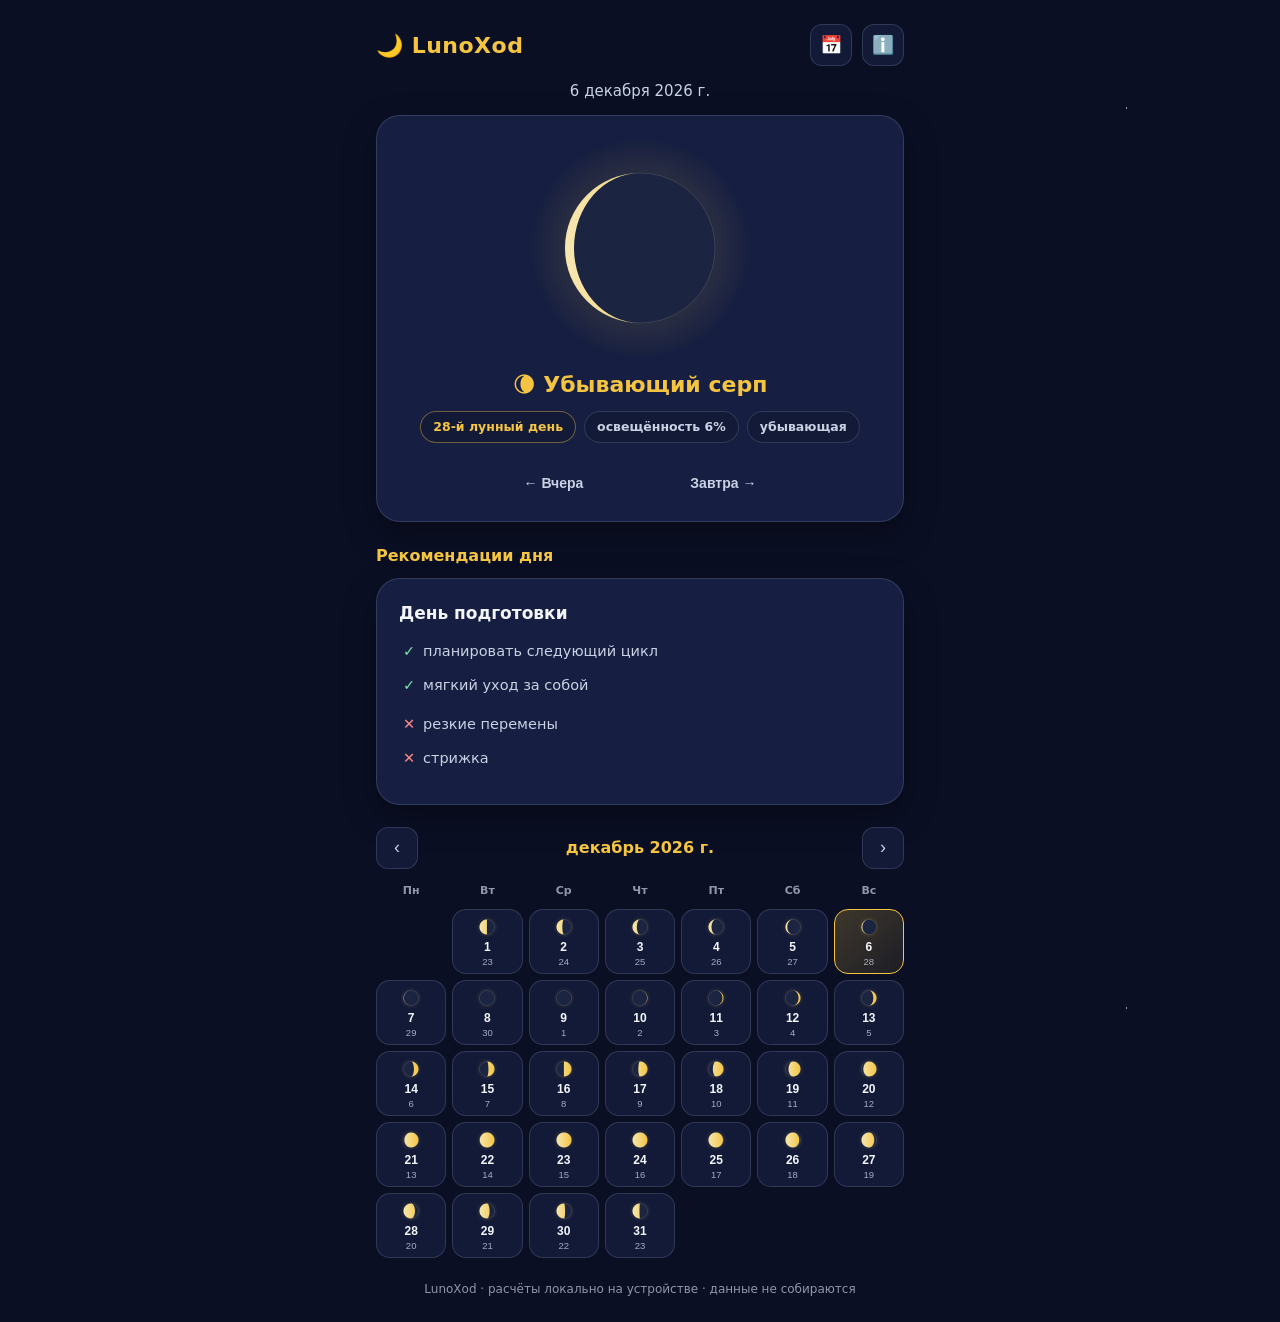
==== lunoxod/index.html @ 0be6a4fb "feat: LunoXod web MVP - Meeus lunar math, phase canvas, month calendar, recommendations, offline PWA" ====
<!doctype html>
<html lang="ru">
<head>
<meta charset="utf-8">
<meta name="viewport" content="width=device-width, initial-scale=1, viewport-fit=cover">
<title>LunoXod — лунный календарь</title>
<meta name="description" content="Лунный календарь LunoXod: фазы Луны, лунные дни, рекомендации и месячный календарь. Офлайн, без сбора данных.">
<meta name="theme-color" content="#0A0F24">
<link rel="manifest" href="./manifest.json">
<link rel="icon" href="./icon.svg" type="image/svg+xml">
<style>
:root{--navy:#0A0F24;--deep:#121A38;--card:#161F42;--gold:#F5C542;--silver:#C9D1E3;--white:#F4F6FB;--line:rgba(201,209,227,.16);--r:24px}
*{box-sizing:border-box;margin:0;padding:0}
html,body{height:100%}
body{background:var(--navy);color:var(--white);font:16px/1.5 "Segoe UI",system-ui,sans-serif;-webkit-font-smoothing:antialiased;
background-image:radial-gradient(1px 1px at 12% 18%,rgba(244,246,251,.7) 50%,transparent 51%),radial-gradient(1px 1px at 32% 64%,rgba(244,246,251,.5) 50%,transparent 51%),radial-gradient(1.5px 1.5px at 58% 28%,rgba(244,246,251,.65) 50%,transparent 51%),radial-gradient(1px 1px at 76% 72%,rgba(244,246,251,.45) 50%,transparent 51%),radial-gradient(1.5px 1.5px at 88% 12%,rgba(244,246,251,.6) 50%,transparent 51%),radial-gradient(1px 1px at 44% 88%,rgba(244,246,251,.4) 50%,transparent 51%)}
.wrap{max-width:560px;margin:0 auto;padding:16px 16px calc(24px + env(safe-area-inset-bottom))}
header{display:flex;align-items:center;gap:10px;padding:8px 0 14px}
header .logo{font-size:22px;font-weight:800;color:var(--gold);letter-spacing:.5px}
header .sp{flex:1}
.icon-btn{width:42px;height:42px;border-radius:12px;border:1px solid var(--line);background:var(--deep);color:var(--silver);font-size:18px;cursor:pointer;transition:transform .15s,border-color .15s}
.icon-btn:hover{transform:translateY(-1px);border-color:var(--gold)}
.date{text-align:center;color:var(--silver);font-size:15px;margin-bottom:12px}
.card{background:var(--card);border:1px solid var(--line);border-radius:var(--r);padding:22px;box-shadow:0 12px 32px rgba(0,0,0,.35)}
.moon-box{display:flex;flex-direction:column;align-items:center;gap:10px}
#moon{width:220px;height:220px}
.phase{font-size:22px;font-weight:800;color:var(--gold);text-align:center}
.chips{display:flex;gap:8px;flex-wrap:wrap;justify-content:center}
.chip{padding:6px 12px;border-radius:999px;background:var(--deep);border:1px solid var(--line);color:var(--silver);font-size:12.5px;font-weight:700}
.chip.gold{color:var(--gold);border-color:rgba(245,197,66,.4)}
.nav{display:flex;justify-content:space-between;align-items:center;margin-top:14px}
.nav button{background:none;border:none;color:var(--silver);font-size:14px;font-weight:700;cursor:pointer;padding:8px}
.nav button.today{color:var(--gold)}
.nav button:hover{color:var(--gold)}
h2{font-size:16px;color:var(--gold);margin:22px 0 10px;font-weight:800}
.rec .t{font-weight:800;font-size:17px;margin-bottom:8px}
.rec ul{list-style:none;margin:6px 0}
.rec li{padding:6px 0 6px 24px;position:relative;color:var(--silver);font-size:14.5px}
.rec li.do::before{content:"✓";position:absolute;left:4px;color:#7EE2A8}
.rec li.avoid::before{content:"✕";position:absolute;left:4px;color:#FF8A8A}
.cal-head{display:flex;justify-content:space-between;align-items:center;margin:22px 0 10px}
.cal-head .m{font-weight:800;color:var(--gold);font-size:16px}
.cal{display:grid;grid-template-columns:repeat(7,1fr);gap:6px}
.cal .wd{text-align:center;color:var(--silver);font-size:11px;font-weight:700;padding:4px 0;opacity:.7}
.cal button{background:var(--deep);border:1px solid var(--line);border-radius:14px;padding:6px 2px;display:flex;flex-direction:column;align-items:center;gap:2px;cursor:pointer;color:var(--white);transition:border-color .15s,transform .15s}
.cal button:hover{border-color:var(--gold);transform:translateY(-1px)}
.cal button .d{font-size:12px;font-weight:700}
.cal button .l{font-size:9.5px;color:var(--silver);opacity:.8}
.cal button.today{border-color:var(--gold)}
.cal button.sel{background:linear-gradient(135deg,rgba(245,197,66,.22),rgba(245,197,66,.08));border-color:var(--gold)}
.cal button.empty{background:none;border:none;cursor:default}
footer{margin-top:22px;text-align:center;color:var(--silver);font-size:12px;opacity:.7}
dialog{background:var(--card);color:var(--white);border:1px solid var(--line);border-radius:var(--r);max-width:520px;width:calc(100% - 32px);padding:22px}
dialog::backdrop{background:rgba(4,8,20,.7);backdrop-filter:blur(6px)}
dialog h3{color:var(--gold);margin-bottom:10px}
dialog p{color:var(--silver);font-size:14px;margin:8px 0}
dialog .close{margin-top:14px;width:100%;padding:12px;border-radius:14px;border:none;background:linear-gradient(135deg,#F5C542,#E8A23D);color:#1D1B26;font-weight:800;font-size:15px;cursor:pointer}
@media (prefers-reduced-motion:reduce){*{transition:none!important}}
</style>
</head>
<body>
<div class="wrap">
<header><span class="logo">🌙 LunoXod</span><span class="sp"></span><button class="icon-btn" id="calBtn" aria-label="Календарь">📅</button><button class="icon-btn" id="aboutBtn" aria-label="О приложении">ℹ️</button></header>
<div class="date" id="dateLabel"></div>
<div class="card moon-box">
<canvas id="moon" width="440" height="440"></canvas>
<div class="phase" id="phaseLabel"></div>
<div class="chips"><span class="chip gold" id="dayChip"></span><span class="chip" id="illumChip"></span><span class="chip" id="waxChip"></span></div>
<div class="nav"><button id="prev">← Вчера</button><button id="today" class="today">• Сегодня •</button><button id="next">Завтра →</button></div>
</div>
<h2>Рекомендации дня</h2>
<div class="card rec" id="rec"></div>
<div class="cal-head" id="calHead"><button class="icon-btn" id="mPrev" aria-label="Предыдущий месяц">‹</button><span class="m" id="mLabel"></span><button class="icon-btn" id="mNext" aria-label="Следующий месяц">›</button></div>
<div class="cal" id="cal"></div>
<footer>LunoXod · расчёты локально на устройстве · данные не собираются</footer>
</div>
<dialog id="about"><h3>О приложении LunoXod</h3>
<p>Лунный календарь: фазы Луны, лунные дни и рекомендации. Все расчёты выполняются локально на вашем устройстве по астрономическим формулам (Meeus).</p>
<p>Приложение не собирает, не хранит и не передаёт персональные данные. Интернет не требуется для основной функциональности. Сторонние аналитики и рекламные сети не используются.</p>
<p>Настройки хранятся локально и удаляются вместе с приложением. Контакты: skrypnik.vova@gmail.com</p>
<button class="close" id="aboutClose">Понятно</button></dialog>
<script>
'use strict';
const SYN = 29.530588861, D2R = Math.PI / 180;
const $ = id => document.getElementById(id);
function jd(d) { return d.getTime() / 86400000 + 2440587.5; }
function newMoonJD(k) {
  const T = k / 1236.85;
  let JDE = 2451550.09766 + 29.530588861 * k + 0.00015437 * T * T - 0.000000150 * T ** 3 + 0.00000000073 * T ** 4;
  const M = (2.5534 + 29.10535670 * k - 0.0000014 * T * T - 0.00000011 * T ** 3) * D2R;
  const Mp = (201.5643 + 385.81693528 * k + 0.0107582 * T * T + 0.00001238 * T ** 3 - 0.000000058 * T ** 4) * D2R;
  const F = (160.7108 + 390.66732586 * k - 0.0016118 * T * T - 0.00000227 * T ** 3 + 0.000000011 * T ** 4) * D2R;
  const O = (124.7746 - 1.56375588 * k + 0.0020672 * T * T + 0.00000215 * T ** 3) * D2R;
  const E = 1 - 0.002516 * T - 0.0000074 * T * T;
  const c = -0.40720 * Math.sin(Mp) + 0.17241 * E * Math.sin(M) + 0.01608 * Math.sin(2 * Mp) + 0.01039 * Math.sin(2 * F) + 0.00739 * E * Math.sin(Mp - M) - 0.00514 * E * Math.sin(Mp + M) + 0.00208 * E * E * Math.sin(2 * M) - 0.00111 * Math.sin(Mp - 2 * F) - 0.00057 * Math.sin(Mp + 2 * F) + 0.00056 * E * Math.sin(2 * Mp + M) - 0.00042 * Math.sin(3 * Mp) + 0.00042 * E * Math.sin(M + 2 * F) + 0.00038 * E * Math.sin(M - 2 * F) - 0.00024 * E * Math.sin(2 * Mp - M) - 0.00017 * Math.sin(O) - 0.00007 * Math.sin(Mp + 2 * M);
  const A = 0.000325 * Math.sin((299.77 + 0.107408 * k - 0.009173 * T * T) * D2R) + 0.000165 * Math.sin((251.88 + 0.016321 * k) * D2R) + 0.000164 * Math.sin((251.83 + 26.651886 * k) * D2R) + 0.000126 * Math.sin((349.42 + 36.412478 * k) * D2R) + 0.000110 * Math.sin((84.66 + 18.206239 * k) * D2R);
  return JDE + c + A;
}
function lunar(date) {
  const noon = new Date(date.getFullYear(), date.getMonth(), date.getDate(), 12, 0, 0);
  const j = jd(noon);
  let k = Math.floor((j - 2451550.09766) / SYN);
  let nm = newMoonJD(k);
  if (nm > j) { k -= 1; nm = newMoonJD(k); }
  const age = j - nm;
  const illum = (1 - Math.cos(2 * Math.PI * age / SYN)) / 2;
  const waxing = age < SYN / 2;
  const day = Math.floor(age) + 1;
  let phase;
  if (age < 1.0 || age > 28.5) phase = ['🌑', 'Новолуние'];
  else if (age < 6.38) phase = ['🌒', 'Растущий серп'];
  else if (age < 8.38) phase = ['🌓', 'Первая четверть'];
  else if (age < 13.77) phase = ['🌔', 'Растущая Луна'];
  else if (age < 15.77) phase = ['🌕', 'Полнолуние'];
  else if (age < 21.15) phase = ['🌖', 'Убывающая Луна'];
  else if (age < 23.15) phase = ['🌗', 'Последняя четверть'];
  else phase = ['🌘', 'Убывающий серп'];
  return { age, illum, waxing, day, phase };
}
function drawMoon(cv, L, R) {
  const ctx = cv.getContext('2d'), w = cv.width, h = cv.height, cx = w / 2, cy = h / 2;
  ctx.clearRect(0, 0, w, h);
  const g = ctx.createRadialGradient(cx, cy, R * .6, cx, cy, R * 1.5);
  g.addColorStop(0, 'rgba(245,197,66,.16)'); g.addColorStop(1, 'rgba(245,197,66,0)');
  ctx.fillStyle = g; ctx.fillRect(0, 0, w, h);
  ctx.beginPath(); ctx.arc(cx, cy, R, 0, 7); ctx.fillStyle = '#1b2440'; ctx.fill();
  ctx.strokeStyle = 'rgba(201,209,227,.25)'; ctx.lineWidth = 1; ctx.stroke();
  const c = Math.cos(2 * Math.PI * L.age / SYN);
  ctx.save(); ctx.translate(cx, cy); ctx.beginPath();
  if (L.waxing) { ctx.arc(0, 0, R, -Math.PI / 2, Math.PI / 2, false); ctx.ellipse(0, 0, R * Math.abs(c), R, 0, Math.PI / 2, -Math.PI / 2, c > 0); }
  else { ctx.arc(0, 0, R, -Math.PI / 2, Math.PI / 2, true); ctx.ellipse(0, 0, R * Math.abs(c), R, 0, Math.PI / 2, -Math.PI / 2, c <= 0); }
  ctx.closePath();
  const lg = ctx.createLinearGradient(-R, 0, R, 0); lg.addColorStop(0, '#f6e7b2'); lg.addColorStop(1, '#f5c542');
  ctx.fillStyle = lg; ctx.fill(); ctx.restore();
}
const REC = [
{t:'День планирования',d:['планировать месяц и цели','записывать намерения'],a:['начинать крупные дела','стричься']},
{t:'День активности',d:['начинать новое','физическая нагрузка'],a:['переедать','конфликтовать']},
{t:'День движения',d:['спорт и прогулки','действовать решительно'],a:['лениться','откладывать дела']},
{t:'День выбора',d:['взвешивать решения','партнёрские разговоры'],a:['спешить с выводами','азартные траты']},
{t:'День умеренности',d:['лёгкое питание','режим и баланс'],a:['переедание','тяжёлая пища']},
{t:'День дыхания',d:['прогулки на воздухе','дыхательные практики'],a:['душные помещения','пассивность']},
{t:'День слова',d:['общение и переговоры','учёба и чтение'],a:['пустые споры','резкие слова']},
{t:'День отдыха',d:['спокойный темп','очищение и порядок'],a:['перегрузки','стресс']},
{t:'День защиты',d:['осторожность в делах','проверка деталей'],a:['риск и авантюры','дальние поездки']},
{t:'День дома',d:['семья и уют','домашние дела'],a:['конфликты','суета']},
{t:'День энергии',d:['спорт и активность','смелые начинания'],a:['переутомление','переедание']},
{t:'День помощи',d:['милосердие и поддержка','добрые дела'],a:['эгоизм','жадность']},
{t:'День обновления',d:['обучение и новые идеи','омоложение и уход'],a:['застой','тяжёлая пища']},
{t:'День работы',d:['кропотливые задачи','наведение порядка'],a:['спешка','крупные риски']},
{t:'День полноты',d:['праздник и благодарность','умеренное застолье'],a:['переедание','тяжёлый труд']},
{t:'День тишины',d:['спокойствие и баланс','прогулки'],a:['суета','громкие споры']},
{t:'День творчества',d:['радость и вдохновение','творческие задачи'],a:['уныние','одиночество']},
{t:'День самоанализа',d:['рефлексия и дневник','честные выводы'],a:['самокритика в крайность','сплетни']},
{t:'День очищения',d:['уборка и расхламление','лёгкое питание'],a:['накопление хлама','тяжёлая еда']},
{t:'День завершения',d:['закрывать хвосты','доводить дела до конца'],a:['начинать новое','распыляться']},
{t:'День смелости',d:['стартовать проекты','проявлять инициативу'],a:['робость','пассивность']},
{t:'День знаний',d:['исследования и учёба','работа с информацией'],a:['поверхностность','спешка']},
{t:'День дисциплины',d:['режим и спорт','планирование'],a:['хаос','нарушение режима']},
{t:'День силы',d:['физический труд','выносливость'],a:['перегрузки без отдыха','лень']},
{t:'День интуиции',d:['сны и знаки','творческие озарения'],a:['игнорировать чувства','сухая логика везде']},
{t:'День экономии',d:['тишина и бережливость','восстановление сил'],a:['крупные траты','суета']},
{t:'День благодарности',d:['благодарить близких','подводить итоги'],a:['обиды','претензии']},
{t:'День подготовки',d:['планировать следующий цикл','мягкий уход за собой'],a:['резкие перемены','стрижка']},
{t:'День итога',d:['покой и завершение','прощение и отпускание'],a:['новые начинания','суета']},
{t:'День отпускания',d:['отдых и тишина','подготовка к новолунию'],a:['активные старты','перегрузки']}
];
let sel = new Date(); let view = new Date(sel.getFullYear(), sel.getMonth(), 1);
const FMT = new Intl.DateTimeFormat('ru-RU', { day: 'numeric', month: 'long', year: 'numeric' });
const MFMT = new Intl.DateTimeFormat('ru-RU', { month: 'long', year: 'numeric' });
function sameDay(a, b) { return a.getFullYear() === b.getFullYear() && a.getMonth() === b.getMonth() && a.getDate() === b.getDate(); }
function render() {
  const L = lunar(sel);
  $('dateLabel').textContent = FMT.format(sel);
  drawMoon($('moon'), L, 150);
  $('phaseLabel').textContent = L.phase[0] + ' ' + L.phase[1];
  $('dayChip').textContent = L.day + '-й лунный день';
  $('illumChip').textContent = 'освещённость ' + Math.round(L.illum * 100) + '%';
  $('waxChip').textContent = L.waxing ? 'растущая' : 'убывающая';
  $('today').style.visibility = sameDay(sel, new Date()) ? 'hidden' : 'visible';
  const r = REC[Math.min(L.day, 30) - 1];
  $('rec').innerHTML = '<div class="t">' + r.t + '</div><ul>' + r.d.map(x => '<li class="do">' + x + '</li>').join('') + '</ul><ul>' + r.a.map(x => '<li class="avoid">' + x + '</li>').join('') + '</ul>';
  renderCal();
}
function renderCal() {
  $('mLabel').textContent = MFMT.format(view);
  const cal = $('cal'); cal.innerHTML = '';
  ['Пн','Вт','Ср','Чт','Пт','Сб','Вс'].forEach(w => { const d = document.createElement('div'); d.className = 'wd'; d.textContent = w; cal.appendChild(d); });
  const first = new Date(view.getFullYear(), view.getMonth(), 1);
  const lead = (first.getDay() + 6) % 7;
  const days = new Date(view.getFullYear(), view.getMonth() + 1, 0).getDate();
  for (let i = 0; i < lead; i++) { const e = document.createElement('button'); e.className = 'empty'; e.disabled = true; cal.appendChild(e); }
  for (let d = 1; d <= days; d++) {
    const date = new Date(view.getFullYear(), view.getMonth(), d);
    const L = lunar(date);
    const b = document.createElement('button');
    if (sameDay(date, new Date())) b.classList.add('today');
    if (sameDay(date, sel)) b.classList.add('sel');
    const cv = document.createElement('canvas'); cv.width = 44; cv.height = 44; cv.style.width = '22px'; cv.style.height = '22px';
    drawMoon(cv, L, 15);
    const dn = document.createElement('span'); dn.className = 'd'; dn.textContent = d;
    const ln = document.createElement('span'); ln.className = 'l'; ln.textContent = L.day;
    b.append(cv, dn, ln);
    b.addEventListener('click', () => { sel = date; render(); });
    cal.appendChild(b);
  }
}
$('prev').addEventListener('click', () => { sel = new Date(sel.getFullYear(), sel.getMonth(), sel.getDate() - 1); view = new Date(sel.getFullYear(), sel.getMonth(), 1); render(); });
$('next').addEventListener('click', () => { sel = new Date(sel.getFullYear(), sel.getMonth(), sel.getDate() + 1); view = new Date(sel.getFullYear(), sel.getMonth(), 1); render(); });
$('today').addEventListener('click', () => { sel = new Date(); view = new Date(sel.getFullYear(), sel.getMonth(), 1); render(); });
$('mPrev').addEventListener('click', () => { view = new Date(view.getFullYear(), view.getMonth() - 1, 1); renderCal(); });
$('mNext').addEventListener('click', () => { view = new Date(view.getFullYear(), view.getMonth() + 1, 1); renderCal(); });
$('calBtn').addEventListener('click', () => $('calHead').scrollIntoView({ behavior: 'smooth' }));
$('aboutBtn').addEventListener('click', () => $('about').showModal());
$('aboutClose').addEventListener('click', () => $('about').close());
render();
if ('serviceWorker' in navigator) navigator.serviceWorker.register('./sw.js').catch(() => {});
</script>
</body>
</html>
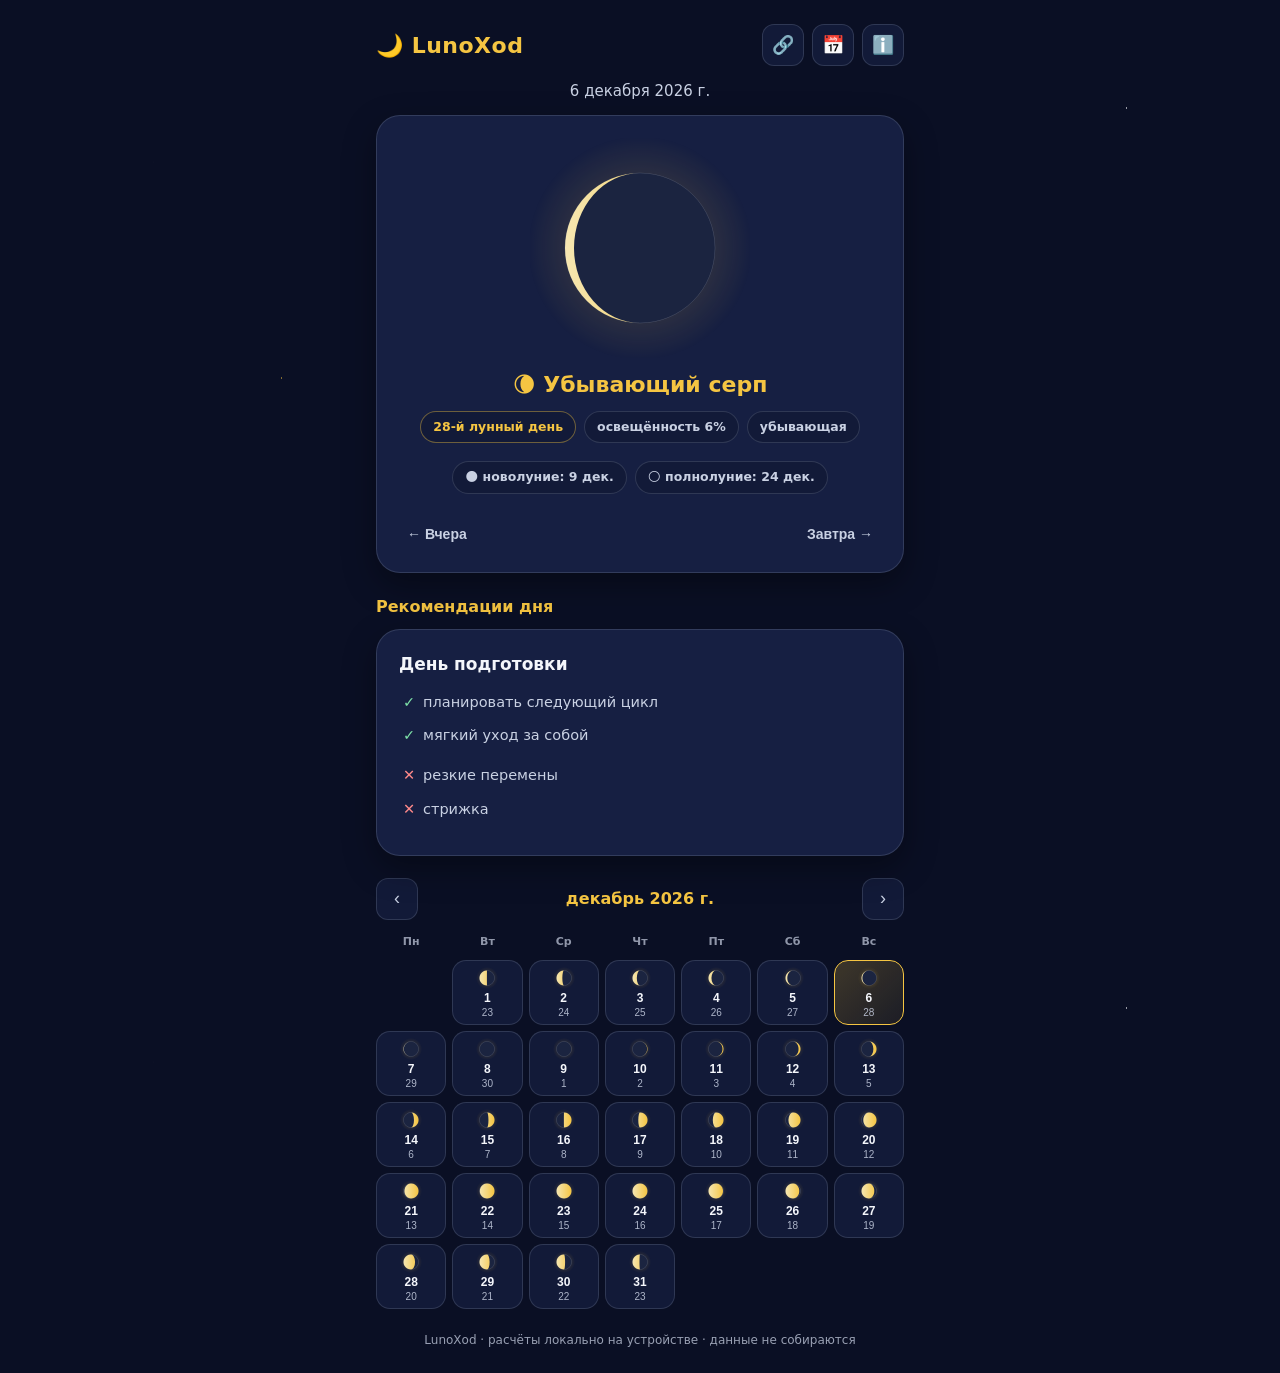
==== commit d1d53ccb: "feat(lunoxod): v2 - next new/full moon via Meeus, shareable day link, palette scrollbar, staged moti" ====
--- a/lunoxod/index.html
+++ b/lunoxod/index.html
@@ -4,68 +4,82 @@
 <meta charset="utf-8">
 <meta name="viewport" content="width=device-width, initial-scale=1, viewport-fit=cover">
 <title>LunoXod — лунный календарь</title>
-<meta name="description" content="Лунный календарь LunoXod: фазы Луны, лунные дни, рекомендации и месячный календарь. Офлайн, без сбора данных.">
+<meta name="description" content="Лунный календарь LunoXod: фазы Луны, лунные дни, рекомендации, месячный календарь и ближайшие новолуния/полнолуния. Офлайн, без сбора данных.">
 <meta name="theme-color" content="#0A0F24">
 <link rel="manifest" href="./manifest.json">
 <link rel="icon" href="./icon.svg" type="image/svg+xml">
 <style>
-:root{--navy:#0A0F24;--deep:#121A38;--card:#161F42;--gold:#F5C542;--silver:#C9D1E3;--white:#F4F6FB;--line:rgba(201,209,227,.16);--r:24px}
+:root{--navy:#0A0F24;--deep:#121A38;--card:#161F42;--gold:#F5C542;--amber:#E8A23D;--silver:#C9D1E3;--white:#F4F6FB;--line:rgba(201,209,227,.16);--r:24px;--ok:#7EE2A8;--bad:#FF8A8A}
 *{box-sizing:border-box;margin:0;padding:0}
+html{scrollbar-color:var(--gold) var(--navy);scrollbar-width:thin}
+::-webkit-scrollbar{width:10px;height:10px}
+::-webkit-scrollbar-track{background:var(--navy)}
+::-webkit-scrollbar-thumb{background:linear-gradient(180deg,var(--gold),var(--amber));border-radius:8px;border:2px solid var(--navy)}
+::-webkit-scrollbar-thumb:hover{background:linear-gradient(180deg,#ffe08a,var(--gold))}
 html,body{height:100%}
-body{background:var(--navy);color:var(--white);font:16px/1.5 "Segoe UI",system-ui,sans-serif;-webkit-font-smoothing:antialiased;
+body{background:var(--navy);color:var(--white);font:16px/1.5 "Segoe UI",system-ui,sans-serif;-webkit-font-smoothing:antialiased;overflow-x:hidden;
 background-image:radial-gradient(1px 1px at 12% 18%,rgba(244,246,251,.7) 50%,transparent 51%),radial-gradient(1px 1px at 32% 64%,rgba(244,246,251,.5) 50%,transparent 51%),radial-gradient(1.5px 1.5px at 58% 28%,rgba(244,246,251,.65) 50%,transparent 51%),radial-gradient(1px 1px at 76% 72%,rgba(244,246,251,.45) 50%,transparent 51%),radial-gradient(1.5px 1.5px at 88% 12%,rgba(244,246,251,.6) 50%,transparent 51%),radial-gradient(1px 1px at 44% 88%,rgba(244,246,251,.4) 50%,transparent 51%)}
-.wrap{max-width:560px;margin:0 auto;padding:16px 16px calc(24px + env(safe-area-inset-bottom))}
-header{display:flex;align-items:center;gap:10px;padding:8px 0 14px}
+body::before{content:"";position:fixed;inset:0;pointer-events:none;background:radial-gradient(1.5px 1.5px at 22% 42%,rgba(245,197,66,.5) 50%,transparent 51%),radial-gradient(1px 1px at 66% 16%,rgba(244,246,251,.6) 50%,transparent 51%),radial-gradient(1px 1px at 84% 58%,rgba(244,246,251,.5) 50%,transparent 51%);animation:twinkle 7s ease-in-out infinite alternate}
+@keyframes twinkle{from{opacity:.25}to{opacity:.9}}
+.wrap{max-width:560px;margin:0 auto;padding:16px 16px calc(24px + env(safe-area-inset-bottom));position:relative}
+header{display:flex;align-items:center;gap:8px;padding:8px 0 14px;animation:rise .5s ease both}
 header .logo{font-size:22px;font-weight:800;color:var(--gold);letter-spacing:.5px}
 header .sp{flex:1}
-.icon-btn{width:42px;height:42px;border-radius:12px;border:1px solid var(--line);background:var(--deep);color:var(--silver);font-size:18px;cursor:pointer;transition:transform .15s,border-color .15s}
-.icon-btn:hover{transform:translateY(-1px);border-color:var(--gold)}
-.date{text-align:center;color:var(--silver);font-size:15px;margin-bottom:12px}
-.card{background:var(--card);border:1px solid var(--line);border-radius:var(--r);padding:22px;box-shadow:0 12px 32px rgba(0,0,0,.35)}
+.icon-btn{width:42px;height:42px;border-radius:12px;border:1px solid var(--line);background:var(--deep);color:var(--silver);font-size:18px;cursor:pointer;transition:transform .15s,border-color .15s,color .15s}
+.icon-btn:hover{transform:translateY(-1px);border-color:var(--gold);color:var(--gold)}
+.date{text-align:center;color:var(--silver);font-size:15px;margin-bottom:12px;animation:rise .5s .05s ease both}
+.card{background:var(--card);border:1px solid var(--line);border-radius:var(--r);padding:22px;box-shadow:0 12px 32px rgba(0,0,0,.35);animation:rise .55s .1s ease both}
+@keyframes rise{from{opacity:0;transform:translateY(14px)}to{opacity:1;transform:none}}
 .moon-box{display:flex;flex-direction:column;align-items:center;gap:10px}
-#moon{width:220px;height:220px}
+#moon{width:220px;height:220px;animation:breathe 6s ease-in-out infinite}
+@keyframes breathe{0%,100%{filter:drop-shadow(0 0 10px rgba(245,197,66,.18))}50%{filter:drop-shadow(0 0 22px rgba(245,197,66,.38))}}
 .phase{font-size:22px;font-weight:800;color:var(--gold);text-align:center}
 .chips{display:flex;gap:8px;flex-wrap:wrap;justify-content:center}
 .chip{padding:6px 12px;border-radius:999px;background:var(--deep);border:1px solid var(--line);color:var(--silver);font-size:12.5px;font-weight:700}
 .chip.gold{color:var(--gold);border-color:rgba(245,197,66,.4)}
-.nav{display:flex;justify-content:space-between;align-items:center;margin-top:14px}
-.nav button{background:none;border:none;color:var(--silver);font-size:14px;font-weight:700;cursor:pointer;padding:8px}
+.chip.off{color:var(--amber);border-color:rgba(232,162,61,.45)}
+.nav{display:flex;justify-content:space-between;align-items:center;margin-top:14px;width:100%}
+.nav button{background:none;border:none;color:var(--silver);font-size:14px;font-weight:700;cursor:pointer;padding:8px;transition:color .15s}
 .nav button.today{color:var(--gold)}
 .nav button:hover{color:var(--gold)}
 h2{font-size:16px;color:var(--gold);margin:22px 0 10px;font-weight:800}
+.rec{animation:rise .55s .18s ease both}
 .rec .t{font-weight:800;font-size:17px;margin-bottom:8px}
 .rec ul{list-style:none;margin:6px 0}
 .rec li{padding:6px 0 6px 24px;position:relative;color:var(--silver);font-size:14.5px}
-.rec li.do::before{content:"✓";position:absolute;left:4px;color:#7EE2A8}
-.rec li.avoid::before{content:"✕";position:absolute;left:4px;color:#FF8A8A}
+.rec li.do::before{content:"✓";position:absolute;left:4px;color:var(--ok)}
+.rec li.avoid::before{content:"✕";position:absolute;left:4px;color:var(--bad)}
 .cal-head{display:flex;justify-content:space-between;align-items:center;margin:22px 0 10px}
 .cal-head .m{font-weight:800;color:var(--gold);font-size:16px}
-.cal{display:grid;grid-template-columns:repeat(7,1fr);gap:6px}
+.cal{display:grid;grid-template-columns:repeat(7,1fr);gap:6px;animation:rise .55s .24s ease both}
 .cal .wd{text-align:center;color:var(--silver);font-size:11px;font-weight:700;padding:4px 0;opacity:.7}
 .cal button{background:var(--deep);border:1px solid var(--line);border-radius:14px;padding:6px 2px;display:flex;flex-direction:column;align-items:center;gap:2px;cursor:pointer;color:var(--white);transition:border-color .15s,transform .15s}
 .cal button:hover{border-color:var(--gold);transform:translateY(-1px)}
 .cal button .d{font-size:12px;font-weight:700}
-.cal button .l{font-size:9.5px;color:var(--silver);opacity:.8}
+.cal button .l{font-size:10px;color:var(--silver);opacity:.85}
 .cal button.today{border-color:var(--gold)}
 .cal button.sel{background:linear-gradient(135deg,rgba(245,197,66,.22),rgba(245,197,66,.08));border-color:var(--gold)}
 .cal button.empty{background:none;border:none;cursor:default}
-footer{margin-top:22px;text-align:center;color:var(--silver);font-size:12px;opacity:.7}
+footer{margin-top:22px;text-align:center;color:var(--silver);font-size:12px;opacity:.75}
+.toast{position:fixed;left:50%;bottom:calc(18px + env(safe-area-inset-bottom));transform:translateX(-50%) translateY(20px);background:var(--card);border:1px solid var(--gold);color:var(--gold);padding:10px 16px;border-radius:999px;font-size:13px;font-weight:700;opacity:0;pointer-events:none;transition:opacity .25s,transform .25s;z-index:50}
+.toast.show{opacity:1;transform:translateX(-50%) translateY(0)}
 dialog{background:var(--card);color:var(--white);border:1px solid var(--line);border-radius:var(--r);max-width:520px;width:calc(100% - 32px);padding:22px}
 dialog::backdrop{background:rgba(4,8,20,.7);backdrop-filter:blur(6px)}
 dialog h3{color:var(--gold);margin-bottom:10px}
 dialog p{color:var(--silver);font-size:14px;margin:8px 0}
-dialog .close{margin-top:14px;width:100%;padding:12px;border-radius:14px;border:none;background:linear-gradient(135deg,#F5C542,#E8A23D);color:#1D1B26;font-weight:800;font-size:15px;cursor:pointer}
-@media (prefers-reduced-motion:reduce){*{transition:none!important}}
+dialog .close{margin-top:14px;width:100%;padding:12px;border-radius:14px;border:none;background:linear-gradient(135deg,var(--gold),var(--amber));color:#1D1B26;font-weight:800;font-size:15px;cursor:pointer}
+@media (prefers-reduced-motion:reduce){*{animation:none!important;transition:none!important}}
 </style>
 </head>
 <body>
 <div class="wrap">
-<header><span class="logo">🌙 LunoXod</span><span class="sp"></span><button class="icon-btn" id="calBtn" aria-label="Календарь">📅</button><button class="icon-btn" id="aboutBtn" aria-label="О приложении">ℹ️</button></header>
+<header><span class="logo">🌙 LunoXod</span><span class="sp"></span><button class="icon-btn" id="shareBtn" aria-label="Поделиться днём">🔗</button><button class="icon-btn" id="installBtn" aria-label="Установить приложение" hidden>📲</button><button class="icon-btn" id="calBtn" aria-label="К календарю">📅</button><button class="icon-btn" id="aboutBtn" aria-label="О приложении">ℹ️</button></header>
 <div class="date" id="dateLabel"></div>
 <div class="card moon-box">
-<canvas id="moon" width="440" height="440"></canvas>
+<canvas id="moon" width="440" height="440" role="img"></canvas>
 <div class="phase" id="phaseLabel"></div>
 <div class="chips"><span class="chip gold" id="dayChip"></span><span class="chip" id="illumChip"></span><span class="chip" id="waxChip"></span></div>
+<div class="chips" style="margin-top:8px"><span class="chip" id="nextNew"></span><span class="chip" id="nextFull"></span><span class="chip off" id="offChip" hidden>офлайн-режим</span></div>
 <div class="nav"><button id="prev">← Вчера</button><button id="today" class="today">• Сегодня •</button><button id="next">Завтра →</button></div>
 </div>
 <h2>Рекомендации дня</h2>
@@ -74,6 +88,7 @@
 <div class="cal" id="cal"></div>
 <footer>LunoXod · расчёты локально на устройстве · данные не собираются</footer>
 </div>
+<div class="toast" id="toast"></div>
 <dialog id="about"><h3>О приложении LunoXod</h3>
 <p>Лунный календарь: фазы Луны, лунные дни и рекомендации. Все расчёты выполняются локально на вашем устройстве по астрономическим формулам (Meeus).</p>
 <p>Приложение не собирает, не хранит и не передаёт персональные данные. Интернет не требуется для основной функциональности. Сторонние аналитики и рекламные сети не используются.</p>
@@ -84,7 +99,7 @@
 const SYN = 29.530588861, D2R = Math.PI / 180;
 const $ = id => document.getElementById(id);
 function jd(d) { return d.getTime() / 86400000 + 2440587.5; }
-function newMoonJD(k) {
+function phaseJD(k, full) {
   const T = k / 1236.85;
   let JDE = 2451550.09766 + 29.530588861 * k + 0.00015437 * T * T - 0.000000150 * T ** 3 + 0.00000000073 * T ** 4;
   const M = (2.5534 + 29.10535670 * k - 0.0000014 * T * T - 0.00000011 * T ** 3) * D2R;
@@ -92,7 +107,9 @@
   const F = (160.7108 + 390.66732586 * k - 0.0016118 * T * T - 0.00000227 * T ** 3 + 0.000000011 * T ** 4) * D2R;
   const O = (124.7746 - 1.56375588 * k + 0.0020672 * T * T + 0.00000215 * T ** 3) * D2R;
   const E = 1 - 0.002516 * T - 0.0000074 * T * T;
-  const c = -0.40720 * Math.sin(Mp) + 0.17241 * E * Math.sin(M) + 0.01608 * Math.sin(2 * Mp) + 0.01039 * Math.sin(2 * F) + 0.00739 * E * Math.sin(Mp - M) - 0.00514 * E * Math.sin(Mp + M) + 0.00208 * E * E * Math.sin(2 * M) - 0.00111 * Math.sin(Mp - 2 * F) - 0.00057 * Math.sin(Mp + 2 * F) + 0.00056 * E * Math.sin(2 * Mp + M) - 0.00042 * Math.sin(3 * Mp) + 0.00042 * E * Math.sin(M + 2 * F) + 0.00038 * E * Math.sin(M - 2 * F) - 0.00024 * E * Math.sin(2 * Mp - M) - 0.00017 * Math.sin(O) - 0.00007 * Math.sin(Mp + 2 * M);
+  let c;
+  if (!full) c = -0.40720 * Math.sin(Mp) + 0.17241 * E * Math.sin(M) + 0.01608 * Math.sin(2 * Mp) + 0.01039 * Math.sin(2 * F) + 0.00739 * E * Math.sin(Mp - M) - 0.00514 * E * Math.sin(Mp + M) + 0.00208 * E * E * Math.sin(2 * M) - 0.00111 * Math.sin(Mp - 2 * F) - 0.00057 * Math.sin(Mp + 2 * F) + 0.00056 * E * Math.sin(2 * Mp + M) - 0.00042 * Math.sin(3 * Mp) + 0.00042 * E * Math.sin(M + 2 * F) + 0.00038 * E * Math.sin(M - 2 * F) - 0.00024 * E * Math.sin(2 * Mp - M) - 0.00017 * Math.sin(O) - 0.00007 * Math.sin(Mp + 2 * M);
+  else c = -0.40614 * Math.sin(Mp) + 0.17302 * E * Math.sin(M) + 0.01614 * Math.sin(2 * Mp) + 0.01043 * Math.sin(2 * F) + 0.00734 * E * Math.sin(Mp - M) - 0.00515 * E * Math.sin(Mp + M) + 0.00209 * E * E * Math.sin(2 * M) - 0.00111 * Math.sin(Mp - 2 * F) - 0.00057 * Math.sin(Mp + 2 * F) + 0.00056 * E * Math.sin(2 * Mp + M) - 0.00042 * Math.sin(3 * Mp) + 0.00042 * E * Math.sin(M + 2 * F) + 0.00038 * E * Math.sin(M - 2 * F) - 0.00024 * E * Math.sin(2 * Mp - M) - 0.00017 * Math.sin(O) - 0.00007 * Math.sin(Mp + 2 * M) + 0.00004 * Math.sin(2 * Mp - 2 * F) + 0.00004 * Math.sin(3 * M) + 0.00003 * Math.sin(Mp + M - 2 * F) + 0.00003 * Math.sin(2 * Mp + 2 * F) - 0.00003 * Math.sin(Mp + M + 2 * F) + 0.00003 * Math.sin(Mp - M + 2 * F) - 0.00002 * Math.sin(Mp - M - 2 * F) - 0.00002 * Math.sin(3 * Mp + M) + 0.00002 * Math.sin(4 * Mp);
   const A = 0.000325 * Math.sin((299.77 + 0.107408 * k - 0.009173 * T * T) * D2R) + 0.000165 * Math.sin((251.88 + 0.016321 * k) * D2R) + 0.000164 * Math.sin((251.83 + 26.651886 * k) * D2R) + 0.000126 * Math.sin((349.42 + 36.412478 * k) * D2R) + 0.000110 * Math.sin((84.66 + 18.206239 * k) * D2R);
   return JDE + c + A;
 }
@@ -100,8 +117,8 @@
   const noon = new Date(date.getFullYear(), date.getMonth(), date.getDate(), 12, 0, 0);
   const j = jd(noon);
   let k = Math.floor((j - 2451550.09766) / SYN);
-  let nm = newMoonJD(k);
-  if (nm > j) { k -= 1; nm = newMoonJD(k); }
+  let nm = phaseJD(k, false);
+  if (nm > j) { k -= 1; nm = phaseJD(k, false); }
   const age = j - nm;
   const illum = (1 - Math.cos(2 * Math.PI * age / SYN)) / 2;
   const waxing = age < SYN / 2;
@@ -115,7 +132,15 @@
   else if (age < 21.15) phase = ['🌖', 'Убывающая Луна'];
   else if (age < 23.15) phase = ['🌗', 'Последняя четверть'];
   else phase = ['🌘', 'Убывающий серп'];
-  return { age, illum, waxing, day, phase };
+  return { age, illum, waxing, day, phase, j, k };
+}
+function nextEvents(L) {
+  let nn = null, nf = null;
+  for (let i = 0; i < 3 && (!nn || !nf); i++) {
+    const a = phaseJD(L.k + i, false); if (!nn && a > L.j) nn = a;
+    const b = phaseJD(L.k + i + 0.5, true); if (!nf && b > L.j) nf = b;
+  }
+  return { nn, nf };
 }
 function drawMoon(cv, L, R) {
   const ctx = cv.getContext('2d'), w = cv.width, h = cv.height, cx = w / 2, cy = h / 2;
@@ -165,18 +190,30 @@
 {t:'День итога',d:['покой и завершение','прощение и отпускание'],a:['новые начинания','суета']},
 {t:'День отпускания',d:['отдых и тишина','подготовка к новолунию'],a:['активные старты','перегрузки']}
 ];
-let sel = new Date(); let view = new Date(sel.getFullYear(), sel.getMonth(), 1);
 const FMT = new Intl.DateTimeFormat('ru-RU', { day: 'numeric', month: 'long', year: 'numeric' });
 const MFMT = new Intl.DateTimeFormat('ru-RU', { month: 'long', year: 'numeric' });
+const SFMT = new Intl.DateTimeFormat('ru-RU', { day: 'numeric', month: 'short' });
+function iso(d) { return d.getFullYear() + '-' + String(d.getMonth() + 1).padStart(2, '0') + '-' + String(d.getDate()).padStart(2, '0'); }
 function sameDay(a, b) { return a.getFullYear() === b.getFullYear() && a.getMonth() === b.getMonth() && a.getDate() === b.getDate(); }
+let sel = new Date();
+const qd = new URLSearchParams(location.search).get('d');
+if (qd && /^\d{4}-\d{2}-\d{2}$/.test(qd)) { const p = qd.split('-'); const d = new Date(+p[0], +p[1] - 1, +p[2]); if (!isNaN(d)) sel = d; }
+let view = new Date(sel.getFullYear(), sel.getMonth(), 1);
+let toastTimer = null;
+function toast(msg) { const t = $('toast'); t.textContent = msg; t.classList.add('show'); clearTimeout(toastTimer); toastTimer = setTimeout(() => t.classList.remove('show'), 2600); }
 function render() {
   const L = lunar(sel);
+  history.replaceState(null, '', '?d=' + iso(sel));
   $('dateLabel').textContent = FMT.format(sel);
   drawMoon($('moon'), L, 150);
+  $('moon').setAttribute('aria-label', L.phase[1] + ', освещённость ' + Math.round(L.illum * 100) + '%, ' + L.day + '-й лунный день');
   $('phaseLabel').textContent = L.phase[0] + ' ' + L.phase[1];
   $('dayChip').textContent = L.day + '-й лунный день';
   $('illumChip').textContent = 'освещённость ' + Math.round(L.illum * 100) + '%';
   $('waxChip').textContent = L.waxing ? 'растущая' : 'убывающая';
+  const ev = nextEvents(L);
+  $('nextNew').textContent = '🌑 новолуние: ' + (ev.nn ? SFMT.format(new Date((ev.nn - 2440587.5) * 86400000)) : '—');
+  $('nextFull').textContent = '🌕 полнолуние: ' + (ev.nf ? SFMT.format(new Date((ev.nf - 2440587.5) * 86400000)) : '—');
   $('today').style.visibility = sameDay(sel, new Date()) ? 'hidden' : 'visible';
   const r = REC[Math.min(L.day, 30) - 1];
   $('rec').innerHTML = '<div class="t">' + r.t + '</div><ul>' + r.d.map(x => '<li class="do">' + x + '</li>').join('') + '</ul><ul>' + r.a.map(x => '<li class="avoid">' + x + '</li>').join('') + '</ul>';
@@ -189,11 +226,12 @@
   const first = new Date(view.getFullYear(), view.getMonth(), 1);
   const lead = (first.getDay() + 6) % 7;
   const days = new Date(view.getFullYear(), view.getMonth() + 1, 0).getDate();
-  for (let i = 0; i < lead; i++) { const e = document.createElement('button'); e.className = 'empty'; e.disabled = true; cal.appendChild(e); }
+  for (let i = 0; i < lead; i++) { const e = document.createElement('button'); e.className = 'empty'; e.disabled = true; e.tabIndex = -1; cal.appendChild(e); }
   for (let d = 1; d <= days; d++) {
     const date = new Date(view.getFullYear(), view.getMonth(), d);
     const L = lunar(date);
     const b = document.createElement('button');
+    b.setAttribute('aria-label', FMT.format(date) + ', ' + L.day + '-й лунный день');
     if (sameDay(date, new Date())) b.classList.add('today');
     if (sameDay(date, sel)) b.classList.add('sel');
     const cv = document.createElement('canvas'); cv.width = 44; cv.height = 44; cv.style.width = '22px'; cv.style.height = '22px';
@@ -213,6 +251,20 @@
 $('calBtn').addEventListener('click', () => $('calHead').scrollIntoView({ behavior: 'smooth' }));
 $('aboutBtn').addEventListener('click', () => $('about').showModal());
 $('aboutClose').addEventListener('click', () => $('about').close());
+$('shareBtn').addEventListener('click', async () => {
+  const url = location.origin + location.pathname + '?d=' + iso(sel);
+  try { await navigator.clipboard.writeText(url); toast('Ссылка на день скопирована'); }
+  catch (e) { prompt('Ссылка на день:', url); }
+});
+let deferredPrompt = null;
+const standalone = matchMedia('(display-mode: standalone)').matches || navigator.standalone === true;
+if (!standalone) {
+  window.addEventListener('beforeinstallprompt', e => { e.preventDefault(); deferredPrompt = e; $('installBtn').hidden = false; });
+  window.addEventListener('appinstalled', () => { $('installBtn').hidden = true; deferredPrompt = null; toast('LunoXod установлен 🌙'); });
+  $('installBtn').addEventListener('click', async () => { if (deferredPrompt) { deferredPrompt.prompt(); const ch = await deferredPrompt.userChoice; deferredPrompt = null; if (ch.outcome === 'accepted') $('installBtn').hidden = true; } else toast('Меню браузера → «Установить приложение»'); });
+}
+function net() { $('offChip').hidden = navigator.onLine; }
+window.addEventListener('online', net); window.addEventListener('offline', net); net();
 render();
 if ('serviceWorker' in navigator) navigator.serviceWorker.register('./sw.js').catch(() => {});
 </script>
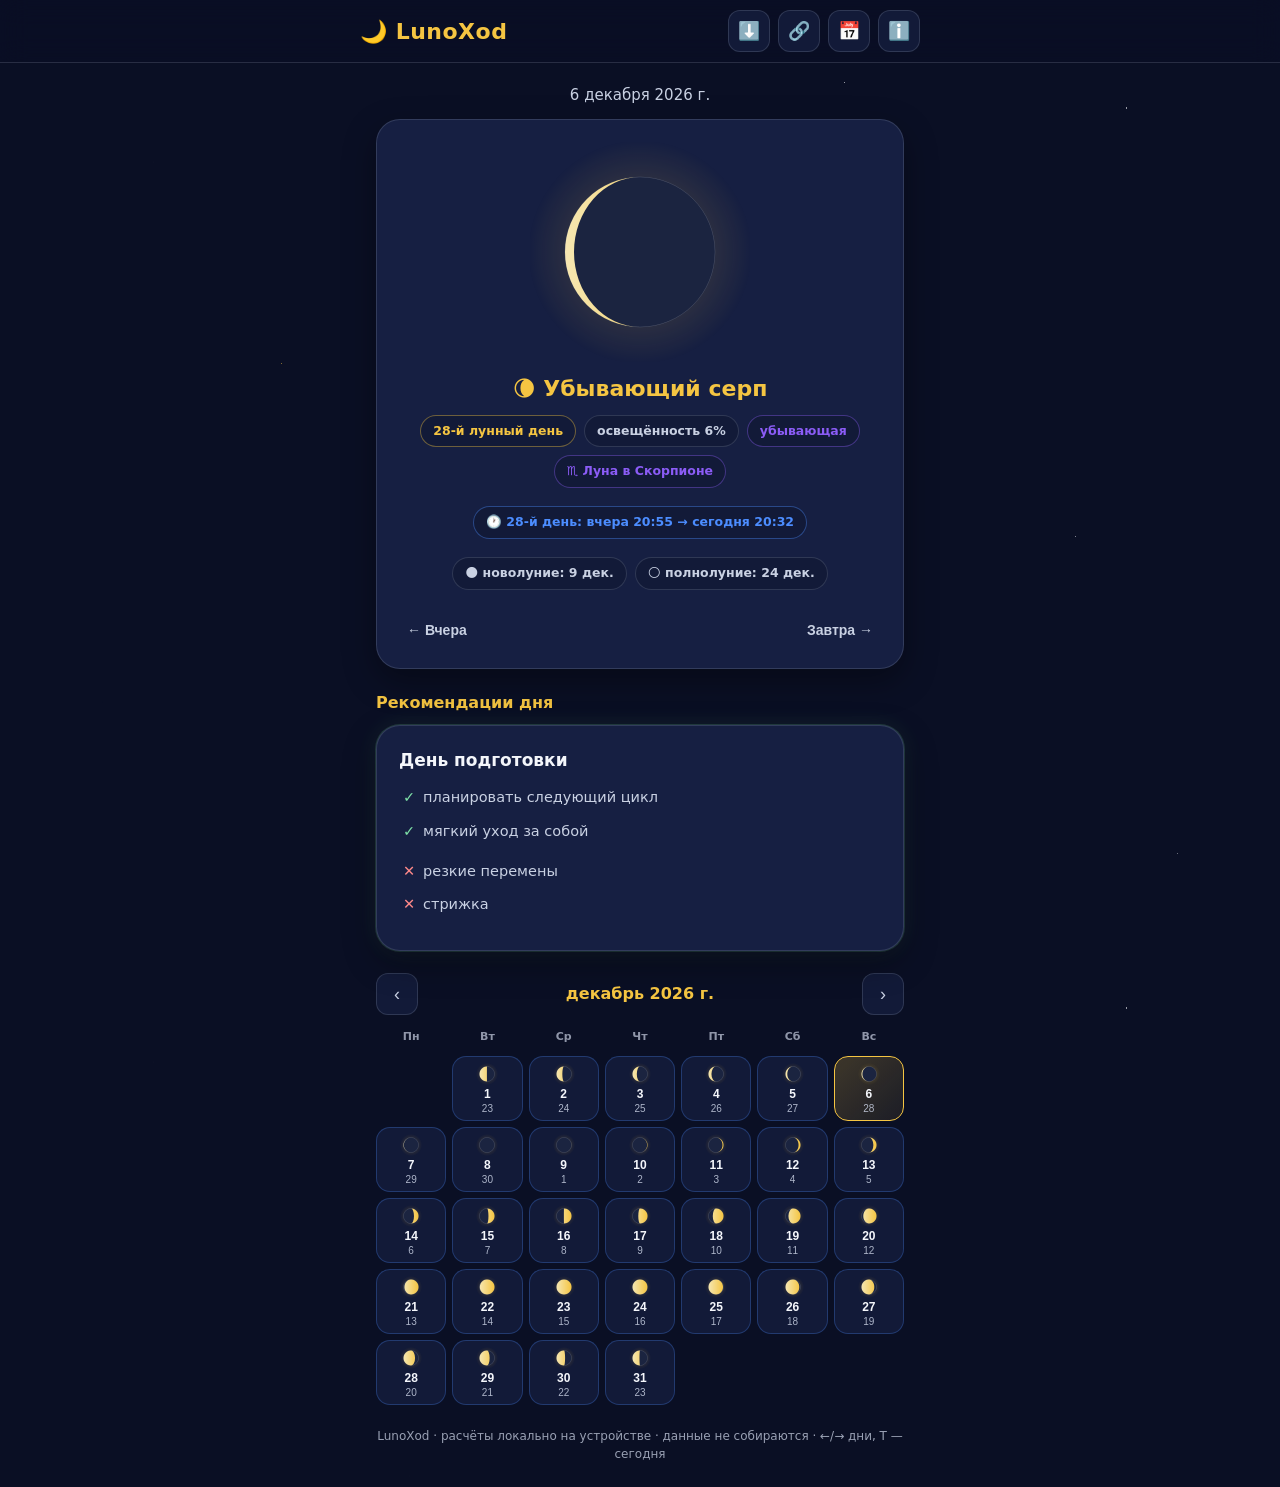
==== commit cef21d63: "feat(lunoxod): v3 - fixed blurred header, star parallax, progressive reveals with hue shift, moon zo" ====
--- a/lunoxod/index.html
+++ b/lunoxod/index.html
@@ -4,12 +4,12 @@
 <meta charset="utf-8">
 <meta name="viewport" content="width=device-width, initial-scale=1, viewport-fit=cover">
 <title>LunoXod — лунный календарь</title>
-<meta name="description" content="Лунный календарь LunoXod: фазы Луны, лунные дни, рекомендации, месячный календарь и ближайшие новолуния/полнолуния. Офлайн, без сбора данных.">
+<meta name="description" content="Лунный календарь LunoXod: фазы Луны, лунные дни и их границы, Луна в знаке, рекомендации, месячный календарь, ближайшие новолуния и полнолуния. Офлайн, без сбора данных.">
 <meta name="theme-color" content="#0A0F24">
 <link rel="manifest" href="./manifest.json">
 <link rel="icon" href="./icon.svg" type="image/svg+xml">
 <style>
-:root{--navy:#0A0F24;--deep:#121A38;--card:#161F42;--gold:#F5C542;--amber:#E8A23D;--silver:#C9D1E3;--white:#F4F6FB;--line:rgba(201,209,227,.16);--r:24px;--ok:#7EE2A8;--bad:#FF8A8A}
+:root{--navy:#0A0F24;--deep:#121A38;--card:#161F42;--gold:#F5C542;--amber:#E8A23D;--blue:#4C8DFF;--violet:#8B5CF6;--green:#7EE2A8;--red:#FF8A8A;--silver:#C9D1E3;--white:#F4F6FB;--line:rgba(201,209,227,.16);--r:24px;--par:0px}
 *{box-sizing:border-box;margin:0;padding:0}
 html{scrollbar-color:var(--gold) var(--navy);scrollbar-width:thin}
 ::-webkit-scrollbar{width:10px;height:10px}
@@ -19,14 +19,16 @@
 html,body{height:100%}
 body{background:var(--navy);color:var(--white);font:16px/1.5 "Segoe UI",system-ui,sans-serif;-webkit-font-smoothing:antialiased;overflow-x:hidden;
 background-image:radial-gradient(1px 1px at 12% 18%,rgba(244,246,251,.7) 50%,transparent 51%),radial-gradient(1px 1px at 32% 64%,rgba(244,246,251,.5) 50%,transparent 51%),radial-gradient(1.5px 1.5px at 58% 28%,rgba(244,246,251,.65) 50%,transparent 51%),radial-gradient(1px 1px at 76% 72%,rgba(244,246,251,.45) 50%,transparent 51%),radial-gradient(1.5px 1.5px at 88% 12%,rgba(244,246,251,.6) 50%,transparent 51%),radial-gradient(1px 1px at 44% 88%,rgba(244,246,251,.4) 50%,transparent 51%)}
-body::before{content:"";position:fixed;inset:0;pointer-events:none;background:radial-gradient(1.5px 1.5px at 22% 42%,rgba(245,197,66,.5) 50%,transparent 51%),radial-gradient(1px 1px at 66% 16%,rgba(244,246,251,.6) 50%,transparent 51%),radial-gradient(1px 1px at 84% 58%,rgba(244,246,251,.5) 50%,transparent 51%);animation:twinkle 7s ease-in-out infinite alternate}
+body::before{content:"";position:fixed;inset:-10% 0;pointer-events:none;z-index:0;background:radial-gradient(1.5px 1.5px at 22% 42%,rgba(245,197,66,.5) 50%,transparent 51%),radial-gradient(1px 1px at 66% 16%,rgba(244,246,251,.6) 50%,transparent 51%),radial-gradient(1px 1px at 84% 58%,rgba(244,246,251,.5) 50%,transparent 51%);animation:twinkle 7s ease-in-out infinite alternate;transform:translateY(calc(var(--par) * -0.05))}
+body::after{content:"";position:fixed;inset:-20% 0;pointer-events:none;z-index:0;background:radial-gradient(1px 1px at 8% 70%,rgba(76,141,255,.45) 50%,transparent 51%),radial-gradient(1.5px 1.5px at 48% 30%,rgba(139,92,246,.4) 50%,transparent 51%),radial-gradient(1px 1px at 92% 82%,rgba(244,246,251,.4) 50%,transparent 51%);transform:translateY(calc(var(--par) * -0.12))}
 @keyframes twinkle{from{opacity:.25}to{opacity:.9}}
-.wrap{max-width:560px;margin:0 auto;padding:16px 16px calc(24px + env(safe-area-inset-bottom));position:relative}
-header{display:flex;align-items:center;gap:8px;padding:8px 0 14px;animation:rise .5s ease both}
+header{position:fixed;top:0;left:0;right:0;z-index:40;display:flex;align-items:center;gap:8px;padding:calc(10px + env(safe-area-inset-top)) 16px 10px;background:rgba(10,15,36,.72);backdrop-filter:blur(14px);-webkit-backdrop-filter:blur(14px);border-bottom:1px solid var(--line)}
+header .inner{max-width:560px;margin:0 auto;width:100%;display:flex;align-items:center;gap:8px}
 header .logo{font-size:22px;font-weight:800;color:var(--gold);letter-spacing:.5px}
 header .sp{flex:1}
 .icon-btn{width:42px;height:42px;border-radius:12px;border:1px solid var(--line);background:var(--deep);color:var(--silver);font-size:18px;cursor:pointer;transition:transform .15s,border-color .15s,color .15s}
 .icon-btn:hover{transform:translateY(-1px);border-color:var(--gold);color:var(--gold)}
+.wrap{max-width:560px;margin:0 auto;padding:calc(84px + env(safe-area-inset-top)) 16px calc(24px + env(safe-area-inset-bottom));position:relative;z-index:1}
 .date{text-align:center;color:var(--silver);font-size:15px;margin-bottom:12px;animation:rise .5s .05s ease both}
 .card{background:var(--card);border:1px solid var(--line);border-radius:var(--r);padding:22px;box-shadow:0 12px 32px rgba(0,0,0,.35);animation:rise .55s .1s ease both}
 @keyframes rise{from{opacity:0;transform:translateY(14px)}to{opacity:1;transform:none}}
@@ -37,21 +39,26 @@
 .chips{display:flex;gap:8px;flex-wrap:wrap;justify-content:center}
 .chip{padding:6px 12px;border-radius:999px;background:var(--deep);border:1px solid var(--line);color:var(--silver);font-size:12.5px;font-weight:700}
 .chip.gold{color:var(--gold);border-color:rgba(245,197,66,.4)}
+.chip.blue{color:var(--blue);border-color:rgba(76,141,255,.4)}
+.chip.violet{color:var(--violet);border-color:rgba(139,92,246,.4)}
 .chip.off{color:var(--amber);border-color:rgba(232,162,61,.45)}
 .nav{display:flex;justify-content:space-between;align-items:center;margin-top:14px;width:100%}
 .nav button{background:none;border:none;color:var(--silver);font-size:14px;font-weight:700;cursor:pointer;padding:8px;transition:color .15s}
 .nav button.today{color:var(--gold)}
 .nav button:hover{color:var(--gold)}
 h2{font-size:16px;color:var(--gold);margin:22px 0 10px;font-weight:800}
-.rec{animation:rise .55s .18s ease both}
+.rec,.cal,.cal-head{opacity:0;transform:translateY(18px);transition:opacity .6s ease,transform .6s ease,box-shadow .6s ease}
+.rec.in,.cal.in,.cal-head.in{opacity:1;transform:none}
+.rec.in{box-shadow:0 12px 32px rgba(0,0,0,.35),0 0 0 1px rgba(126,226,168,.18),0 0 24px rgba(126,226,168,.10)}
+.cal.in button{border-color:rgba(76,141,255,.28)}
 .rec .t{font-weight:800;font-size:17px;margin-bottom:8px}
 .rec ul{list-style:none;margin:6px 0}
 .rec li{padding:6px 0 6px 24px;position:relative;color:var(--silver);font-size:14.5px}
-.rec li.do::before{content:"✓";position:absolute;left:4px;color:var(--ok)}
-.rec li.avoid::before{content:"✕";position:absolute;left:4px;color:var(--bad)}
-.cal-head{display:flex;justify-content:space-between;align-items:center;margin:22px 0 10px}
+.rec li.do::before{content:"✓";position:absolute;left:4px;color:var(--green)}
+.rec li.avoid::before{content:"✕";position:absolute;left:4px;color:var(--red)}
+.cal-head{display:flex;justify-content:space-between;align-items:center;margin:22px 0 10px;scroll-margin-top:96px}
 .cal-head .m{font-weight:800;color:var(--gold);font-size:16px}
-.cal{display:grid;grid-template-columns:repeat(7,1fr);gap:6px;animation:rise .55s .24s ease both}
+.cal{display:grid;grid-template-columns:repeat(7,1fr);gap:6px}
 .cal .wd{text-align:center;color:var(--silver);font-size:11px;font-weight:700;padding:4px 0;opacity:.7}
 .cal button{background:var(--deep);border:1px solid var(--line);border-radius:14px;padding:6px 2px;display:flex;flex-direction:column;align-items:center;gap:2px;cursor:pointer;color:var(--white);transition:border-color .15s,transform .15s}
 .cal button:hover{border-color:var(--gold);transform:translateY(-1px)}
@@ -68,17 +75,18 @@
 dialog h3{color:var(--gold);margin-bottom:10px}
 dialog p{color:var(--silver);font-size:14px;margin:8px 0}
 dialog .close{margin-top:14px;width:100%;padding:12px;border-radius:14px;border:none;background:linear-gradient(135deg,var(--gold),var(--amber));color:#1D1B26;font-weight:800;font-size:15px;cursor:pointer}
-@media (prefers-reduced-motion:reduce){*{animation:none!important;transition:none!important}}
+@media (prefers-reduced-motion:reduce){*{animation:none!important;transition:none!important}.rec,.cal,.cal-head{opacity:1;transform:none}}
 </style>
 </head>
 <body>
+<header><div class="inner"><span class="logo">🌙 LunoXod</span><span class="sp"></span><button class="icon-btn" id="exportBtn" aria-label="Скачать Луну в PNG">⬇️</button><button class="icon-btn" id="shareBtn" aria-label="Поделиться днём">🔗</button><button class="icon-btn" id="installBtn" aria-label="Установить приложение" hidden>📲</button><button class="icon-btn" id="calBtn" aria-label="К календарю">📅</button><button class="icon-btn" id="aboutBtn" aria-label="О приложении">ℹ️</button></div></header>
 <div class="wrap">
-<header><span class="logo">🌙 LunoXod</span><span class="sp"></span><button class="icon-btn" id="shareBtn" aria-label="Поделиться днём">🔗</button><button class="icon-btn" id="installBtn" aria-label="Установить приложение" hidden>📲</button><button class="icon-btn" id="calBtn" aria-label="К календарю">📅</button><button class="icon-btn" id="aboutBtn" aria-label="О приложении">ℹ️</button></header>
 <div class="date" id="dateLabel"></div>
 <div class="card moon-box">
 <canvas id="moon" width="440" height="440" role="img"></canvas>
 <div class="phase" id="phaseLabel"></div>
-<div class="chips"><span class="chip gold" id="dayChip"></span><span class="chip" id="illumChip"></span><span class="chip" id="waxChip"></span></div>
+<div class="chips"><span class="chip gold" id="dayChip"></span><span class="chip" id="illumChip"></span><span class="chip" id="waxChip"></span><span class="chip violet" id="zodiacChip"></span></div>
+<div class="chips" style="margin-top:8px"><span class="chip blue" id="daySpanChip"></span></div>
 <div class="chips" style="margin-top:8px"><span class="chip" id="nextNew"></span><span class="chip" id="nextFull"></span><span class="chip off" id="offChip" hidden>офлайн-режим</span></div>
 <div class="nav"><button id="prev">← Вчера</button><button id="today" class="today">• Сегодня •</button><button id="next">Завтра →</button></div>
 </div>
@@ -86,11 +94,11 @@
 <div class="card rec" id="rec"></div>
 <div class="cal-head" id="calHead"><button class="icon-btn" id="mPrev" aria-label="Предыдущий месяц">‹</button><span class="m" id="mLabel"></span><button class="icon-btn" id="mNext" aria-label="Следующий месяц">›</button></div>
 <div class="cal" id="cal"></div>
-<footer>LunoXod · расчёты локально на устройстве · данные не собираются</footer>
+<footer>LunoXod · расчёты локально на устройстве · данные не собираются · ←/→ дни, T — сегодня</footer>
 </div>
 <div class="toast" id="toast"></div>
 <dialog id="about"><h3>О приложении LunoXod</h3>
-<p>Лунный календарь: фазы Луны, лунные дни и рекомендации. Все расчёты выполняются локально на вашем устройстве по астрономическим формулам (Meeus).</p>
+<p>Лунный календарь: фазы Луны, лунные дни и их границы, положение Луны в знаках зодиака, рекомендации и месячный календарь. Все расчёты выполняются локально на вашем устройстве по астрономическим формулам (Meeus).</p>
 <p>Приложение не собирает, не хранит и не передаёт персональные данные. Интернет не требуется для основной функциональности. Сторонние аналитики и рекламные сети не используются.</p>
 <p>Настройки хранятся локально и удаляются вместе с приложением. Контакты: skrypnik.vova@gmail.com</p>
 <button class="close" id="aboutClose">Понятно</button></dialog>
@@ -99,6 +107,7 @@
 const SYN = 29.530588861, D2R = Math.PI / 180;
 const $ = id => document.getElementById(id);
 function jd(d) { return d.getTime() / 86400000 + 2440587.5; }
+function jdToDate(j) { return new Date((j - 2440587.5) * 86400000); }
 function phaseJD(k, full) {
   const T = k / 1236.85;
   let JDE = 2451550.09766 + 29.530588861 * k + 0.00015437 * T * T - 0.000000150 * T ** 3 + 0.00000000073 * T ** 4;
@@ -113,6 +122,17 @@
   const A = 0.000325 * Math.sin((299.77 + 0.107408 * k - 0.009173 * T * T) * D2R) + 0.000165 * Math.sin((251.88 + 0.016321 * k) * D2R) + 0.000164 * Math.sin((251.83 + 26.651886 * k) * D2R) + 0.000126 * Math.sin((349.42 + 36.412478 * k) * D2R) + 0.000110 * Math.sin((84.66 + 18.206239 * k) * D2R);
   return JDE + c + A;
 }
+function moonLon(j) {
+  const T = (j - 2451545.0) / 36525;
+  const Lp = 218.3164477 + 481267.88123421 * T - 0.0015786 * T * T + T ** 3 / 538841 - T ** 4 / 65194000;
+  const D = (297.8501921 + 445267.1114034 * T - 0.0018819 * T * T + T ** 3 / 545868 - T ** 4 / 113065000) * D2R;
+  const M = (357.5291092 + 35999.0502909 * T - 0.0001536 * T * T + T ** 3 / 24490000) * D2R;
+  const Mp = (134.9633964 + 477198.8675055 * T + 0.0087414 * T * T + T ** 3 / 69699 - T ** 4 / 14712000) * D2R;
+  const F = (93.2720950 + 483202.0175233 * T - 0.0036539 * T * T - T ** 3 / 3526000 + T ** 4 / 863310000) * D2R;
+  let lon = Lp + 6.288774 * Math.sin(Mp) + 1.274027 * Math.sin(2 * D - Mp) + 0.658314 * Math.sin(2 * D) + 0.213618 * Math.sin(2 * Mp) - 0.185116 * Math.sin(M) - 0.114332 * Math.sin(2 * F) + 0.058793 * Math.sin(2 * D - 2 * Mp) + 0.057066 * Math.sin(2 * D - M - Mp) + 0.053322 * Math.sin(2 * D + Mp) + 0.045758 * Math.sin(2 * D - M) - 0.040923 * Math.sin(M - Mp) - 0.034720 * Math.sin(D) - 0.030383 * Math.sin(M + Mp) + 0.015327 * Math.sin(2 * D - 2 * F) - 0.012528 * Math.sin(Mp + 2 * F) + 0.010980 * Math.sin(Mp - 2 * F) + 0.010675 * Math.sin(4 * D - Mp) + 0.010034 * Math.sin(3 * Mp) + 0.008548 * Math.sin(4 * D - 2 * Mp) - 0.007888 * Math.sin(2 * D + M - Mp) - 0.006766 * Math.sin(2 * D + M) - 0.005163 * Math.sin(D - Mp) + 0.004987 * Math.sin(D + M) + 0.004036 * Math.sin(2 * D - M + Mp);
+  return ((lon % 360) + 360) % 360;
+}
+const ZODIAC = [['♈','Овне'],['♉','Тельце'],['♊','Близнецах'],['♋','Раке'],['♌','Льве'],['♍','Деве'],['♎','Весах'],['♏','Скорпионе'],['♐','Стрельце'],['♑','Козероге'],['♒','Водолее'],['♓','Рыбах']];
 function lunar(date) {
   const noon = new Date(date.getFullYear(), date.getMonth(), date.getDate(), 12, 0, 0);
   const j = jd(noon);
@@ -132,7 +152,8 @@
   else if (age < 21.15) phase = ['🌖', 'Убывающая Луна'];
   else if (age < 23.15) phase = ['🌗', 'Последняя четверть'];
   else phase = ['🌘', 'Убывающий серп'];
-  return { age, illum, waxing, day, phase, j, k };
+  const lon = moonLon(j);
+  return { age, illum, waxing, day, phase, j, k, nm, lon, sign: Math.floor(lon / 30) };
 }
 function nextEvents(L) {
   let nn = null, nf = null;
@@ -193,8 +214,17 @@
 const FMT = new Intl.DateTimeFormat('ru-RU', { day: 'numeric', month: 'long', year: 'numeric' });
 const MFMT = new Intl.DateTimeFormat('ru-RU', { month: 'long', year: 'numeric' });
 const SFMT = new Intl.DateTimeFormat('ru-RU', { day: 'numeric', month: 'short' });
+const TFMT = new Intl.DateTimeFormat('ru-RU', { hour: '2-digit', minute: '2-digit' });
 function iso(d) { return d.getFullYear() + '-' + String(d.getMonth() + 1).padStart(2, '0') + '-' + String(d.getDate()).padStart(2, '0'); }
 function sameDay(a, b) { return a.getFullYear() === b.getFullYear() && a.getMonth() === b.getMonth() && a.getDate() === b.getDate(); }
+function relLabel(d, ref) {
+  if (sameDay(d, ref)) return 'сегодня ' + TFMT.format(d);
+  const tom = new Date(ref.getFullYear(), ref.getMonth(), ref.getDate() + 1);
+  if (sameDay(d, tom)) return 'завтра ' + TFMT.format(d);
+  const yest = new Date(ref.getFullYear(), ref.getMonth(), ref.getDate() - 1);
+  if (sameDay(d, yest)) return 'вчера ' + TFMT.format(d);
+  return SFMT.format(d) + ' ' + TFMT.format(d);
+}
 let sel = new Date();
 const qd = new URLSearchParams(location.search).get('d');
 if (qd && /^\d{4}-\d{2}-\d{2}$/.test(qd)) { const p = qd.split('-'); const d = new Date(+p[0], +p[1] - 1, +p[2]); if (!isNaN(d)) sel = d; }
@@ -206,14 +236,17 @@
   history.replaceState(null, '', '?d=' + iso(sel));
   $('dateLabel').textContent = FMT.format(sel);
   drawMoon($('moon'), L, 150);
-  $('moon').setAttribute('aria-label', L.phase[1] + ', освещённость ' + Math.round(L.illum * 100) + '%, ' + L.day + '-й лунный день');
+  $('moon').setAttribute('aria-label', L.phase[1] + ', освещённость ' + Math.round(L.illum * 100) + '%, ' + L.day + '-й лунный день, Луна в ' + ZODIAC[L.sign][1]);
   $('phaseLabel').textContent = L.phase[0] + ' ' + L.phase[1];
   $('dayChip').textContent = L.day + '-й лунный день';
   $('illumChip').textContent = 'освещённость ' + Math.round(L.illum * 100) + '%';
-  $('waxChip').textContent = L.waxing ? 'растущая' : 'убывающая';
+  const wc = $('waxChip'); wc.textContent = L.waxing ? 'растущая' : 'убывающая'; wc.className = 'chip ' + (L.waxing ? 'blue' : 'violet');
+  $('zodiacChip').textContent = ZODIAC[L.sign][0] + ' Луна в ' + ZODIAC[L.sign][1];
+  const s = jdToDate(L.nm + (L.day - 1) * SYN / 30), e = jdToDate(L.nm + L.day * SYN / 30);
+  $('daySpanChip').textContent = '🕐 ' + L.day + '-й день: ' + relLabel(s, sel) + ' → ' + relLabel(e, sel);
   const ev = nextEvents(L);
-  $('nextNew').textContent = '🌑 новолуние: ' + (ev.nn ? SFMT.format(new Date((ev.nn - 2440587.5) * 86400000)) : '—');
-  $('nextFull').textContent = '🌕 полнолуние: ' + (ev.nf ? SFMT.format(new Date((ev.nf - 2440587.5) * 86400000)) : '—');
+  $('nextNew').textContent = '🌑 новолуние: ' + (ev.nn ? SFMT.format(jdToDate(ev.nn)) : '—');
+  $('nextFull').textContent = '🌕 полнолуние: ' + (ev.nf ? SFMT.format(jdToDate(ev.nf)) : '—');
   $('today').style.visibility = sameDay(sel, new Date()) ? 'hidden' : 'visible';
   const r = REC[Math.min(L.day, 30) - 1];
   $('rec').innerHTML = '<div class="t">' + r.t + '</div><ul>' + r.d.map(x => '<li class="do">' + x + '</li>').join('') + '</ul><ul>' + r.a.map(x => '<li class="avoid">' + x + '</li>').join('') + '</ul>';
@@ -243,8 +276,9 @@
     cal.appendChild(b);
   }
 }
-$('prev').addEventListener('click', () => { sel = new Date(sel.getFullYear(), sel.getMonth(), sel.getDate() - 1); view = new Date(sel.getFullYear(), sel.getMonth(), 1); render(); });
-$('next').addEventListener('click', () => { sel = new Date(sel.getFullYear(), sel.getMonth(), sel.getDate() + 1); view = new Date(sel.getFullYear(), sel.getMonth(), 1); render(); });
+function shift(n) { sel = new Date(sel.getFullYear(), sel.getMonth(), sel.getDate() + n); view = new Date(sel.getFullYear(), sel.getMonth(), 1); render(); }
+$('prev').addEventListener('click', () => shift(-1));
+$('next').addEventListener('click', () => shift(1));
 $('today').addEventListener('click', () => { sel = new Date(); view = new Date(sel.getFullYear(), sel.getMonth(), 1); render(); });
 $('mPrev').addEventListener('click', () => { view = new Date(view.getFullYear(), view.getMonth() - 1, 1); renderCal(); });
 $('mNext').addEventListener('click', () => { view = new Date(view.getFullYear(), view.getMonth() + 1, 1); renderCal(); });
@@ -256,6 +290,19 @@
   try { await navigator.clipboard.writeText(url); toast('Ссылка на день скопирована'); }
   catch (e) { prompt('Ссылка на день:', url); }
 });
+$('exportBtn').addEventListener('click', () => {
+  const a = document.createElement('a');
+  a.href = $('moon').toDataURL('image/png');
+  a.download = 'lunoxod-' + iso(sel) + '.png';
+  a.click();
+  toast('Луна сохранена в PNG');
+});
+document.addEventListener('keydown', e => {
+  if ($('about').open || e.target.tagName === 'INPUT') return;
+  if (e.key === 'ArrowLeft') shift(-1);
+  else if (e.key === 'ArrowRight') shift(1);
+  else if (e.key === 't' || e.key === 'T' || e.key === 'е' || e.key === 'Е') { sel = new Date(); view = new Date(sel.getFullYear(), sel.getMonth(), 1); render(); }
+});
 let deferredPrompt = null;
 const standalone = matchMedia('(display-mode: standalone)').matches || navigator.standalone === true;
 if (!standalone) {
@@ -265,6 +312,14 @@
 }
 function net() { $('offChip').hidden = navigator.onLine; }
 window.addEventListener('online', net); window.addEventListener('offline', net); net();
+let parTick = false;
+window.addEventListener('scroll', () => {
+  if (parTick) return;
+  parTick = true;
+  requestAnimationFrame(() => { document.body.style.setProperty('--par', window.scrollY + 'px'); parTick = false; });
+}, { passive: true });
+const io = new IntersectionObserver(es => es.forEach(x => { if (x.isIntersecting) x.target.classList.add('in'); }), { threshold: 0.12 });
+['rec', 'cal', 'calHead'].forEach(id => io.observe($(id)));
 render();
 if ('serviceWorker' in navigator) navigator.serviceWorker.register('./sw.js').catch(() => {});
 </script>
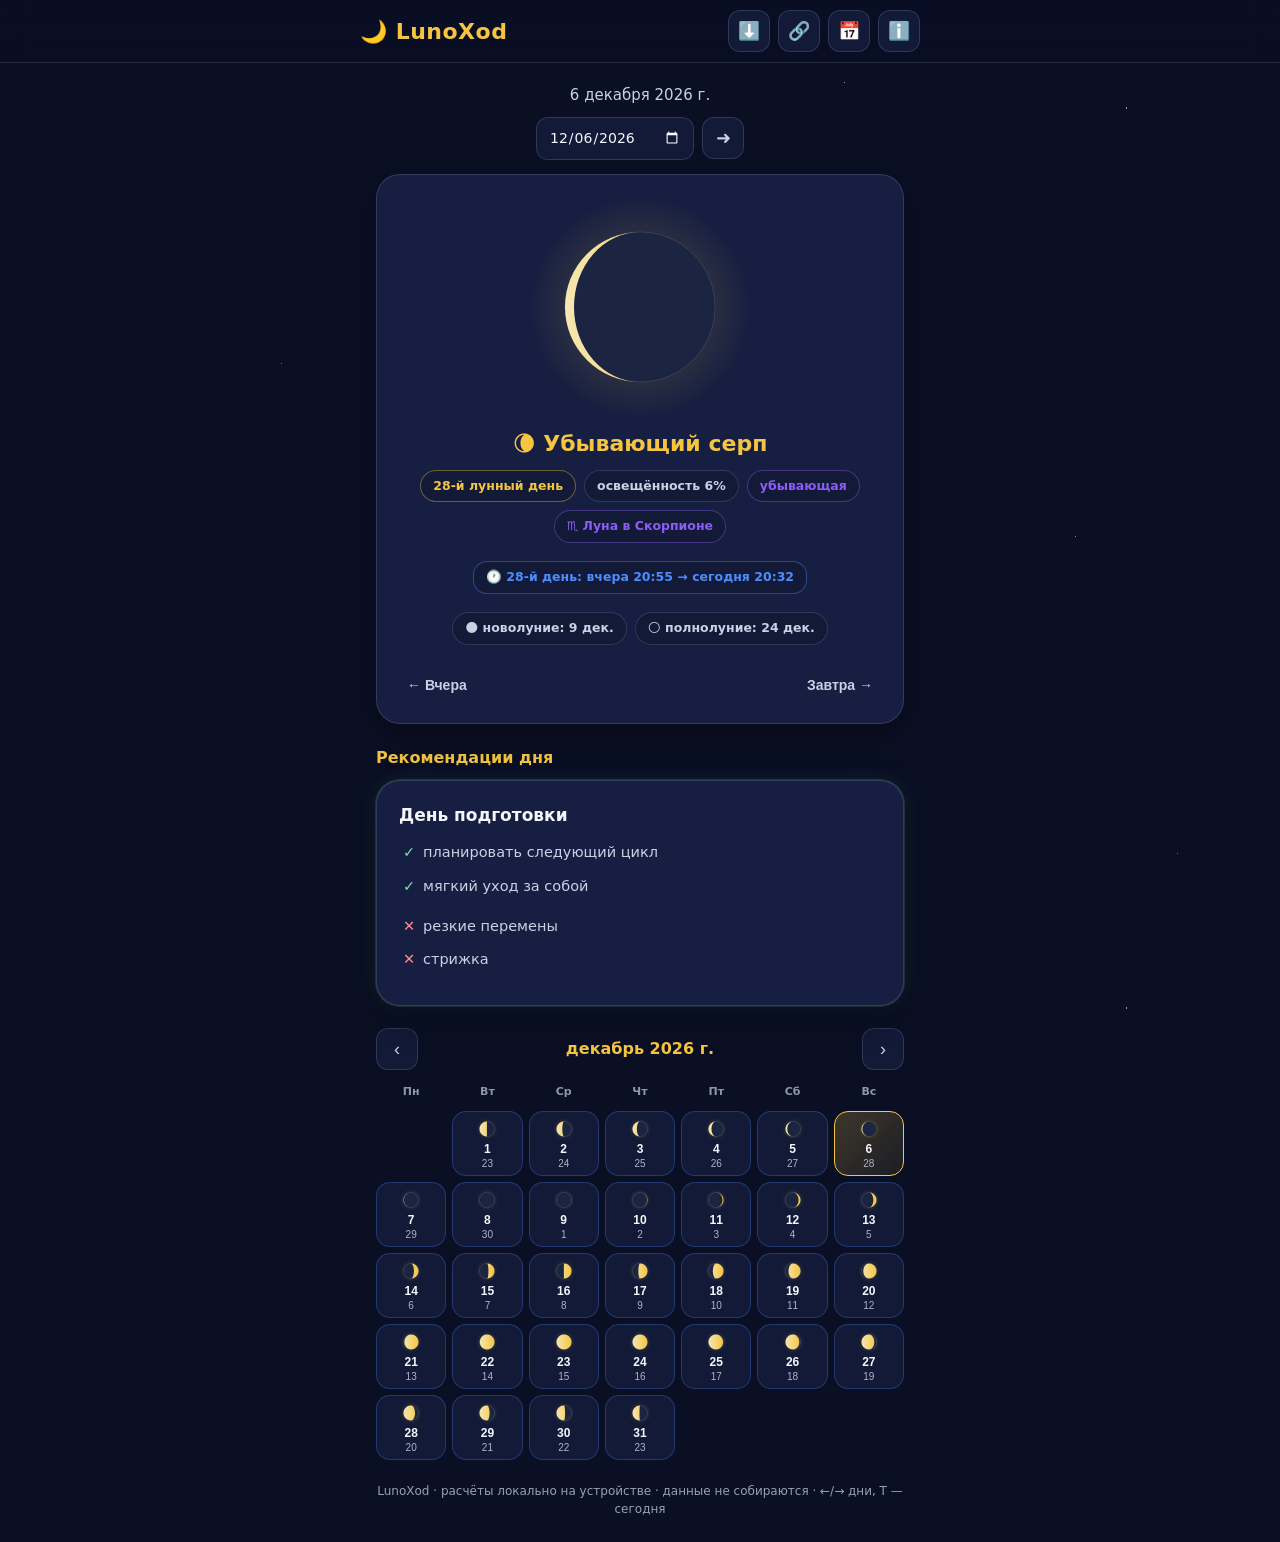
==== commit 7bf2a1d1: "feat(lunoxod): v4 - date jump input, month-home button, IO fallback, 320px header fit, navy-backed P" ====
--- a/lunoxod/index.html
+++ b/lunoxod/index.html
@@ -24,12 +24,15 @@
 @keyframes twinkle{from{opacity:.25}to{opacity:.9}}
 header{position:fixed;top:0;left:0;right:0;z-index:40;display:flex;align-items:center;gap:8px;padding:calc(10px + env(safe-area-inset-top)) 16px 10px;background:rgba(10,15,36,.72);backdrop-filter:blur(14px);-webkit-backdrop-filter:blur(14px);border-bottom:1px solid var(--line)}
 header .inner{max-width:560px;margin:0 auto;width:100%;display:flex;align-items:center;gap:8px}
-header .logo{font-size:22px;font-weight:800;color:var(--gold);letter-spacing:.5px}
+header .logo{font-size:22px;font-weight:800;color:var(--gold);letter-spacing:.5px;white-space:nowrap}
 header .sp{flex:1}
-.icon-btn{width:42px;height:42px;border-radius:12px;border:1px solid var(--line);background:var(--deep);color:var(--silver);font-size:18px;cursor:pointer;transition:transform .15s,border-color .15s,color .15s}
+.icon-btn{width:42px;height:42px;flex:0 0 auto;border-radius:12px;border:1px solid var(--line);background:var(--deep);color:var(--silver);font-size:18px;cursor:pointer;transition:transform .15s,border-color .15s,color .15s}
 .icon-btn:hover{transform:translateY(-1px);border-color:var(--gold);color:var(--gold)}
 .wrap{max-width:560px;margin:0 auto;padding:calc(84px + env(safe-area-inset-top)) 16px calc(24px + env(safe-area-inset-bottom));position:relative;z-index:1}
-.date{text-align:center;color:var(--silver);font-size:15px;margin-bottom:12px;animation:rise .5s .05s ease both}
+.date{text-align:center;color:var(--silver);font-size:15px;margin-bottom:10px;animation:rise .5s .05s ease both}
+.jump{display:flex;gap:8px;justify-content:center;align-items:center;margin:0 0 14px;animation:rise .5s .08s ease both}
+.jump input{background:var(--deep);border:1px solid var(--line);color:var(--white);border-radius:12px;padding:9px 12px;font:inherit;font-size:14px;color-scheme:dark;transition:border-color .15s}
+.jump input:focus{outline:none;border-color:var(--gold)}
 .card{background:var(--card);border:1px solid var(--line);border-radius:var(--r);padding:22px;box-shadow:0 12px 32px rgba(0,0,0,.35);animation:rise .55s .1s ease both}
 @keyframes rise{from{opacity:0;transform:translateY(14px)}to{opacity:1;transform:none}}
 .moon-box{display:flex;flex-direction:column;align-items:center;gap:10px}
@@ -42,6 +45,7 @@
 .chip.blue{color:var(--blue);border-color:rgba(76,141,255,.4)}
 .chip.violet{color:var(--violet);border-color:rgba(139,92,246,.4)}
 .chip.off{color:var(--amber);border-color:rgba(232,162,61,.45)}
+#daySpanChip{border-radius:14px}
 .nav{display:flex;justify-content:space-between;align-items:center;margin-top:14px;width:100%}
 .nav button{background:none;border:none;color:var(--silver);font-size:14px;font-weight:700;cursor:pointer;padding:8px;transition:color .15s}
 .nav button.today{color:var(--gold)}
@@ -56,8 +60,8 @@
 .rec li{padding:6px 0 6px 24px;position:relative;color:var(--silver);font-size:14.5px}
 .rec li.do::before{content:"✓";position:absolute;left:4px;color:var(--green)}
 .rec li.avoid::before{content:"✕";position:absolute;left:4px;color:var(--red)}
-.cal-head{display:flex;justify-content:space-between;align-items:center;margin:22px 0 10px;scroll-margin-top:96px}
-.cal-head .m{font-weight:800;color:var(--gold);font-size:16px}
+.cal-head{display:flex;justify-content:space-between;align-items:center;gap:8px;margin:22px 0 10px;scroll-margin-top:96px}
+.cal-head .m{font-weight:800;color:var(--gold);font-size:16px;flex:1;text-align:center}
 .cal{display:grid;grid-template-columns:repeat(7,1fr);gap:6px}
 .cal .wd{text-align:center;color:var(--silver);font-size:11px;font-weight:700;padding:4px 0;opacity:.7}
 .cal button{background:var(--deep);border:1px solid var(--line);border-radius:14px;padding:6px 2px;display:flex;flex-direction:column;align-items:center;gap:2px;cursor:pointer;color:var(--white);transition:border-color .15s,transform .15s}
@@ -68,20 +72,22 @@
 .cal button.sel{background:linear-gradient(135deg,rgba(245,197,66,.22),rgba(245,197,66,.08));border-color:var(--gold)}
 .cal button.empty{background:none;border:none;cursor:default}
 footer{margin-top:22px;text-align:center;color:var(--silver);font-size:12px;opacity:.75}
-.toast{position:fixed;left:50%;bottom:calc(18px + env(safe-area-inset-bottom));transform:translateX(-50%) translateY(20px);background:var(--card);border:1px solid var(--gold);color:var(--gold);padding:10px 16px;border-radius:999px;font-size:13px;font-weight:700;opacity:0;pointer-events:none;transition:opacity .25s,transform .25s;z-index:50}
+.toast{position:fixed;left:50%;bottom:calc(18px + env(safe-area-inset-bottom));transform:translateX(-50%) translateY(20px);background:var(--card);border:1px solid var(--gold);color:var(--gold);padding:10px 16px;border-radius:999px;font-size:13px;font-weight:700;opacity:0;pointer-events:none;transition:opacity .25s,transform .25s;z-index:50;max-width:92vw;text-align:center}
 .toast.show{opacity:1;transform:translateX(-50%) translateY(0)}
 dialog{background:var(--card);color:var(--white);border:1px solid var(--line);border-radius:var(--r);max-width:520px;width:calc(100% - 32px);padding:22px}
 dialog::backdrop{background:rgba(4,8,20,.7);backdrop-filter:blur(6px)}
 dialog h3{color:var(--gold);margin-bottom:10px}
 dialog p{color:var(--silver);font-size:14px;margin:8px 0}
 dialog .close{margin-top:14px;width:100%;padding:12px;border-radius:14px;border:none;background:linear-gradient(135deg,var(--gold),var(--amber));color:#1D1B26;font-weight:800;font-size:15px;cursor:pointer}
+@media (max-width:400px){.icon-btn{width:36px;height:36px;font-size:15px}header .logo{font-size:18px}header .inner{gap:6px}header{padding-left:12px;padding-right:12px}.wrap{padding-left:12px;padding-right:12px}}
 @media (prefers-reduced-motion:reduce){*{animation:none!important;transition:none!important}.rec,.cal,.cal-head{opacity:1;transform:none}}
 </style>
 </head>
 <body>
-<header><div class="inner"><span class="logo">🌙 LunoXod</span><span class="sp"></span><button class="icon-btn" id="exportBtn" aria-label="Скачать Луну в PNG">⬇️</button><button class="icon-btn" id="shareBtn" aria-label="Поделиться днём">🔗</button><button class="icon-btn" id="installBtn" aria-label="Установить приложение" hidden>📲</button><button class="icon-btn" id="calBtn" aria-label="К календарю">📅</button><button class="icon-btn" id="aboutBtn" aria-label="О приложении">ℹ️</button></div></header>
+<header><div class="inner"><span class="logo">🌙 LunoXod</span><span class="sp"></span><button class="icon-btn" id="exportBtn" aria-label="Скачать Луну в PNG" title="Скачать Луну в PNG">⬇️</button><button class="icon-btn" id="shareBtn" aria-label="Поделиться днём" title="Поделиться днём">🔗</button><button class="icon-btn" id="installBtn" aria-label="Установить приложение" title="Установить приложение" hidden>📲</button><button class="icon-btn" id="calBtn" aria-label="К календарю" title="К календарю">📅</button><button class="icon-btn" id="aboutBtn" aria-label="О приложении" title="О приложении">ℹ️</button></div></header>
 <div class="wrap">
 <div class="date" id="dateLabel"></div>
+<div class="jump"><input type="date" id="dateInput" aria-label="Перейти к дате"><button class="icon-btn" id="jumpBtn" aria-label="Перейти к выбранной дате" title="Перейти">➜</button></div>
 <div class="card moon-box">
 <canvas id="moon" width="440" height="440" role="img"></canvas>
 <div class="phase" id="phaseLabel"></div>
@@ -92,7 +98,7 @@
 </div>
 <h2>Рекомендации дня</h2>
 <div class="card rec" id="rec"></div>
-<div class="cal-head" id="calHead"><button class="icon-btn" id="mPrev" aria-label="Предыдущий месяц">‹</button><span class="m" id="mLabel"></span><button class="icon-btn" id="mNext" aria-label="Следующий месяц">›</button></div>
+<div class="cal-head" id="calHead"><button class="icon-btn" id="mPrev" aria-label="Предыдущий месяц" title="Предыдущий месяц">‹</button><span class="m" id="mLabel"></span><button class="icon-btn" id="monthHome" aria-label="К текущему месяцу" title="К текущему месяцу" hidden>•</button><button class="icon-btn" id="mNext" aria-label="Следующий месяц" title="Следующий месяц">›</button></div>
 <div class="cal" id="cal"></div>
 <footer>LunoXod · расчёты локально на устройстве · данные не собираются · ←/→ дни, T — сегодня</footer>
 </div>
@@ -235,6 +241,7 @@
   const L = lunar(sel);
   history.replaceState(null, '', '?d=' + iso(sel));
   $('dateLabel').textContent = FMT.format(sel);
+  $('dateInput').value = iso(sel);
   drawMoon($('moon'), L, 150);
   $('moon').setAttribute('aria-label', L.phase[1] + ', освещённость ' + Math.round(L.illum * 100) + '%, ' + L.day + '-й лунный день, Луна в ' + ZODIAC[L.sign][1]);
   $('phaseLabel').textContent = L.phase[0] + ' ' + L.phase[1];
@@ -248,6 +255,8 @@
   $('nextNew').textContent = '🌑 новолуние: ' + (ev.nn ? SFMT.format(jdToDate(ev.nn)) : '—');
   $('nextFull').textContent = '🌕 полнолуние: ' + (ev.nf ? SFMT.format(jdToDate(ev.nf)) : '—');
   $('today').style.visibility = sameDay(sel, new Date()) ? 'hidden' : 'visible';
+  const now = new Date();
+  $('monthHome').hidden = (view.getFullYear() === now.getFullYear() && view.getMonth() === now.getMonth());
   const r = REC[Math.min(L.day, 30) - 1];
   $('rec').innerHTML = '<div class="t">' + r.t + '</div><ul>' + r.d.map(x => '<li class="do">' + x + '</li>').join('') + '</ul><ul>' + r.a.map(x => '<li class="avoid">' + x + '</li>').join('') + '</ul>';
   renderCal();
@@ -264,7 +273,8 @@
     const date = new Date(view.getFullYear(), view.getMonth(), d);
     const L = lunar(date);
     const b = document.createElement('button');
-    b.setAttribute('aria-label', FMT.format(date) + ', ' + L.day + '-й лунный день');
+    const label = FMT.format(date) + ', ' + L.day + '-й лунный день, ' + L.phase[1];
+    b.setAttribute('aria-label', label); b.title = label;
     if (sameDay(date, new Date())) b.classList.add('today');
     if (sameDay(date, sel)) b.classList.add('sel');
     const cv = document.createElement('canvas'); cv.width = 44; cv.height = 44; cv.style.width = '22px'; cv.style.height = '22px';
@@ -277,11 +287,15 @@
   }
 }
 function shift(n) { sel = new Date(sel.getFullYear(), sel.getMonth(), sel.getDate() + n); view = new Date(sel.getFullYear(), sel.getMonth(), 1); render(); }
+function jumpTo(d) { if (isNaN(d)) { toast('Некорректная дата'); return; } sel = d; view = new Date(d.getFullYear(), d.getMonth(), 1); render(); }
 $('prev').addEventListener('click', () => shift(-1));
 $('next').addEventListener('click', () => shift(1));
-$('today').addEventListener('click', () => { sel = new Date(); view = new Date(sel.getFullYear(), sel.getMonth(), 1); render(); });
-$('mPrev').addEventListener('click', () => { view = new Date(view.getFullYear(), view.getMonth() - 1, 1); renderCal(); });
-$('mNext').addEventListener('click', () => { view = new Date(view.getFullYear(), view.getMonth() + 1, 1); renderCal(); });
+$('today').addEventListener('click', () => jumpTo(new Date()));
+$('jumpBtn').addEventListener('click', () => { const v = $('dateInput').value; if (!v) { toast('Выбери дату'); return; } const p = v.split('-'); jumpTo(new Date(+p[0], +p[1] - 1, +p[2])); });
+$('dateInput').addEventListener('change', () => { const v = $('dateInput').value; if (!v) return; const p = v.split('-'); jumpTo(new Date(+p[0], +p[1] - 1, +p[2])); });
+$('mPrev').addEventListener('click', () => { view = new Date(view.getFullYear(), view.getMonth() - 1, 1); renderCal(); const n = new Date(); $('monthHome').hidden = (view.getFullYear() === n.getFullYear() && view.getMonth() === n.getMonth()); });
+$('mNext').addEventListener('click', () => { view = new Date(view.getFullYear(), view.getMonth() + 1, 1); renderCal(); const n = new Date(); $('monthHome').hidden = (view.getFullYear() === n.getFullYear() && view.getMonth() === n.getMonth()); });
+$('monthHome').addEventListener('click', () => { const n = new Date(); view = new Date(n.getFullYear(), n.getMonth(), 1); renderCal(); $('monthHome').hidden = true; });
 $('calBtn').addEventListener('click', () => $('calHead').scrollIntoView({ behavior: 'smooth' }));
 $('aboutBtn').addEventListener('click', () => $('about').showModal());
 $('aboutClose').addEventListener('click', () => $('about').close());
@@ -291,24 +305,34 @@
   catch (e) { prompt('Ссылка на день:', url); }
 });
 $('exportBtn').addEventListener('click', () => {
+  const src = $('moon');
+  const out = document.createElement('canvas'); out.width = src.width; out.height = src.height;
+  const c = out.getContext('2d'); c.fillStyle = '#0A0F24'; c.fillRect(0, 0, out.width, out.height); c.drawImage(src, 0, 0);
   const a = document.createElement('a');
-  a.href = $('moon').toDataURL('image/png');
+  a.href = out.toDataURL('image/png');
   a.download = 'lunoxod-' + iso(sel) + '.png';
   a.click();
   toast('Луна сохранена в PNG');
 });
 document.addEventListener('keydown', e => {
-  if ($('about').open || e.target.tagName === 'INPUT') return;
+  const tag = e.target.tagName;
+  if ($('about').open || tag === 'INPUT' || tag === 'SELECT' || tag === 'TEXTAREA') return;
   if (e.key === 'ArrowLeft') shift(-1);
   else if (e.key === 'ArrowRight') shift(1);
-  else if (e.key === 't' || e.key === 'T' || e.key === 'е' || e.key === 'Е') { sel = new Date(); view = new Date(sel.getFullYear(), sel.getMonth(), 1); render(); }
+  else if (e.key === 't' || e.key === 'T' || e.key === 'е' || e.key === 'Е') jumpTo(new Date());
 });
 let deferredPrompt = null;
 const standalone = matchMedia('(display-mode: standalone)').matches || navigator.standalone === true;
+const ios = /iphone|ipad|ipod/i.test(navigator.userAgent) || (/Mac/.test(navigator.userAgent) && navigator.maxTouchPoints > 1);
 if (!standalone) {
   window.addEventListener('beforeinstallprompt', e => { e.preventDefault(); deferredPrompt = e; $('installBtn').hidden = false; });
   window.addEventListener('appinstalled', () => { $('installBtn').hidden = true; deferredPrompt = null; toast('LunoXod установлен 🌙'); });
-  $('installBtn').addEventListener('click', async () => { if (deferredPrompt) { deferredPrompt.prompt(); const ch = await deferredPrompt.userChoice; deferredPrompt = null; if (ch.outcome === 'accepted') $('installBtn').hidden = true; } else toast('Меню браузера → «Установить приложение»'); });
+  if (ios) $('installBtn').hidden = false;
+  $('installBtn').addEventListener('click', async () => {
+    if (deferredPrompt) { deferredPrompt.prompt(); const ch = await deferredPrompt.userChoice; deferredPrompt = null; if (ch.outcome === 'accepted') $('installBtn').hidden = true; }
+    else if (ios) toast('iPhone/iPad: Поделиться → На экран «Домой»');
+    else toast('Меню браузера → «Установить приложение»');
+  });
 }
 function net() { $('offChip').hidden = navigator.onLine; }
 window.addEventListener('online', net); window.addEventListener('offline', net); net();
@@ -318,8 +342,12 @@
   parTick = true;
   requestAnimationFrame(() => { document.body.style.setProperty('--par', window.scrollY + 'px'); parTick = false; });
 }, { passive: true });
-const io = new IntersectionObserver(es => es.forEach(x => { if (x.isIntersecting) x.target.classList.add('in'); }), { threshold: 0.12 });
-['rec', 'cal', 'calHead'].forEach(id => io.observe($(id)));
+if ('IntersectionObserver' in window) {
+  const io = new IntersectionObserver(es => es.forEach(x => { if (x.isIntersecting) x.target.classList.add('in'); }), { threshold: 0.12 });
+  ['rec', 'cal', 'calHead'].forEach(id => io.observe($(id)));
+} else {
+  ['rec', 'cal', 'calHead'].forEach(id => $(id).classList.add('in'));
+}
 render();
 if ('serviceWorker' in navigator) navigator.serviceWorker.register('./sw.js').catch(() => {});
 </script>
